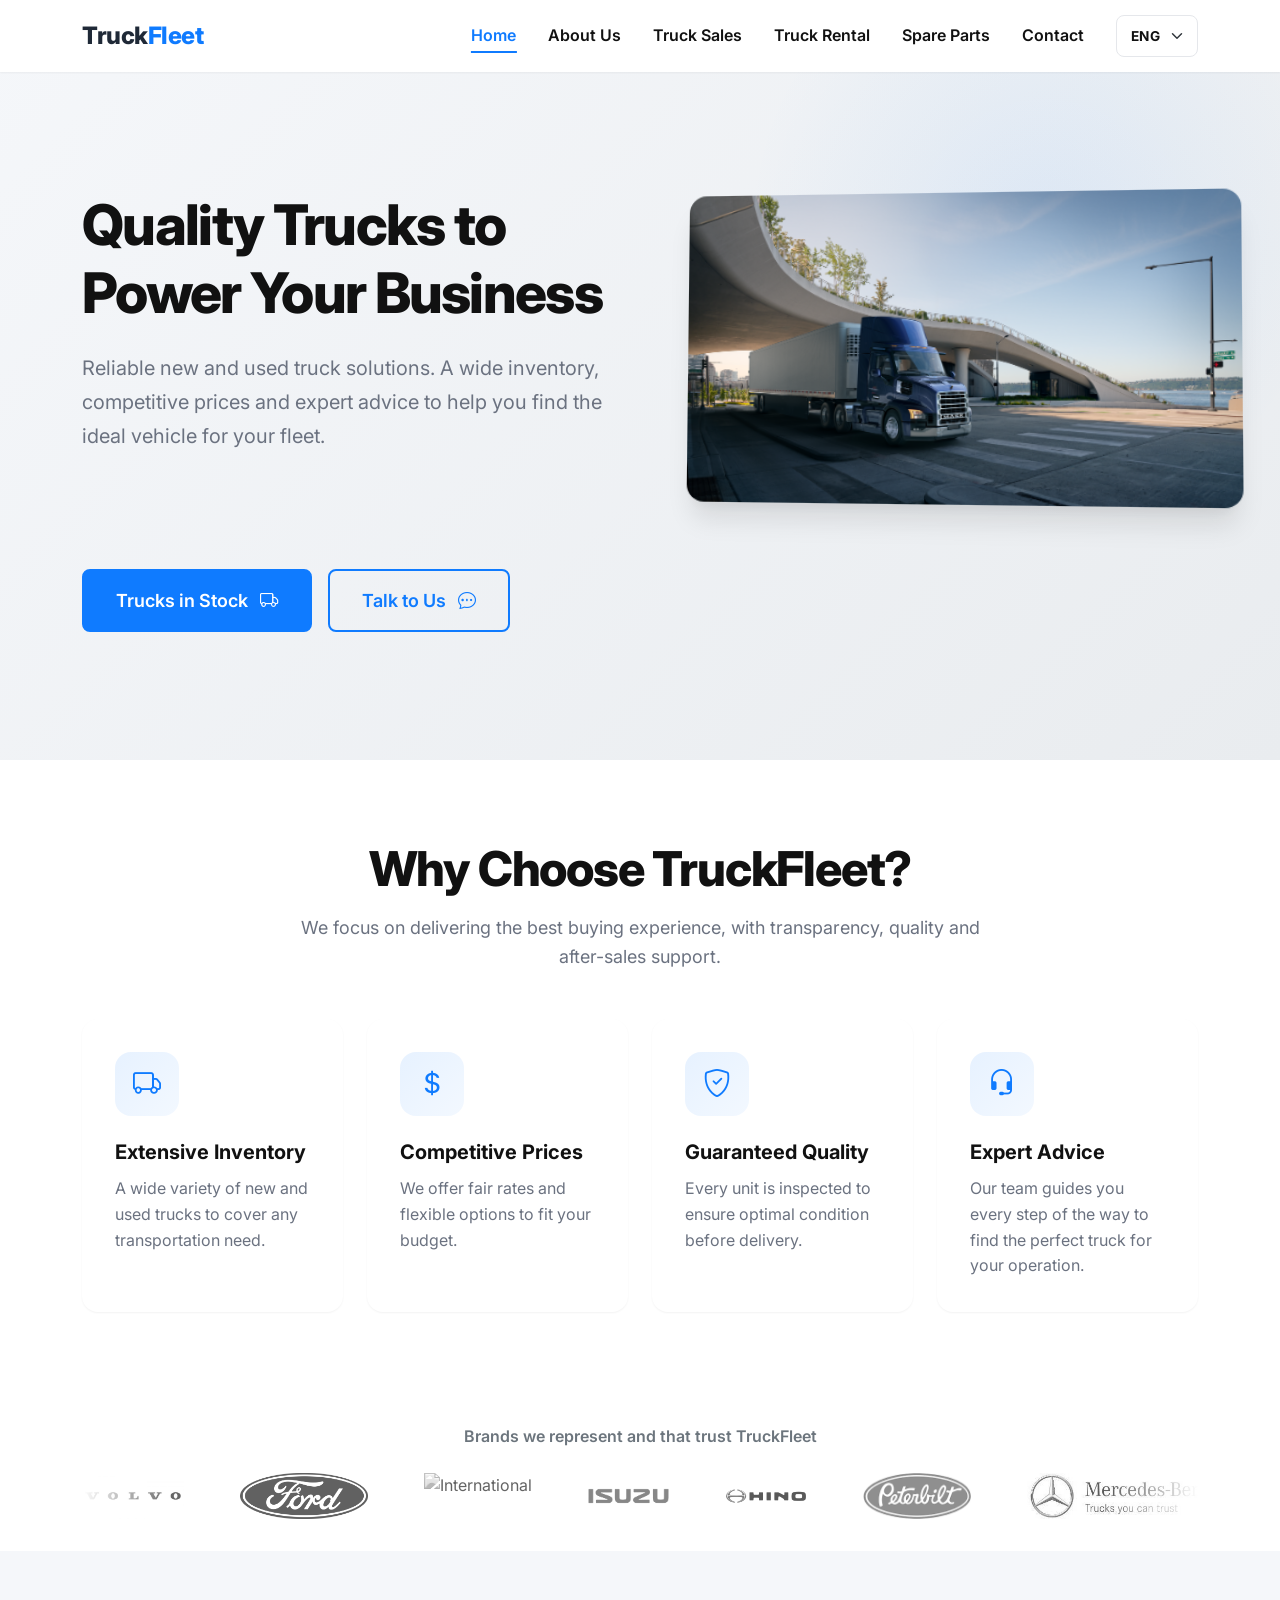
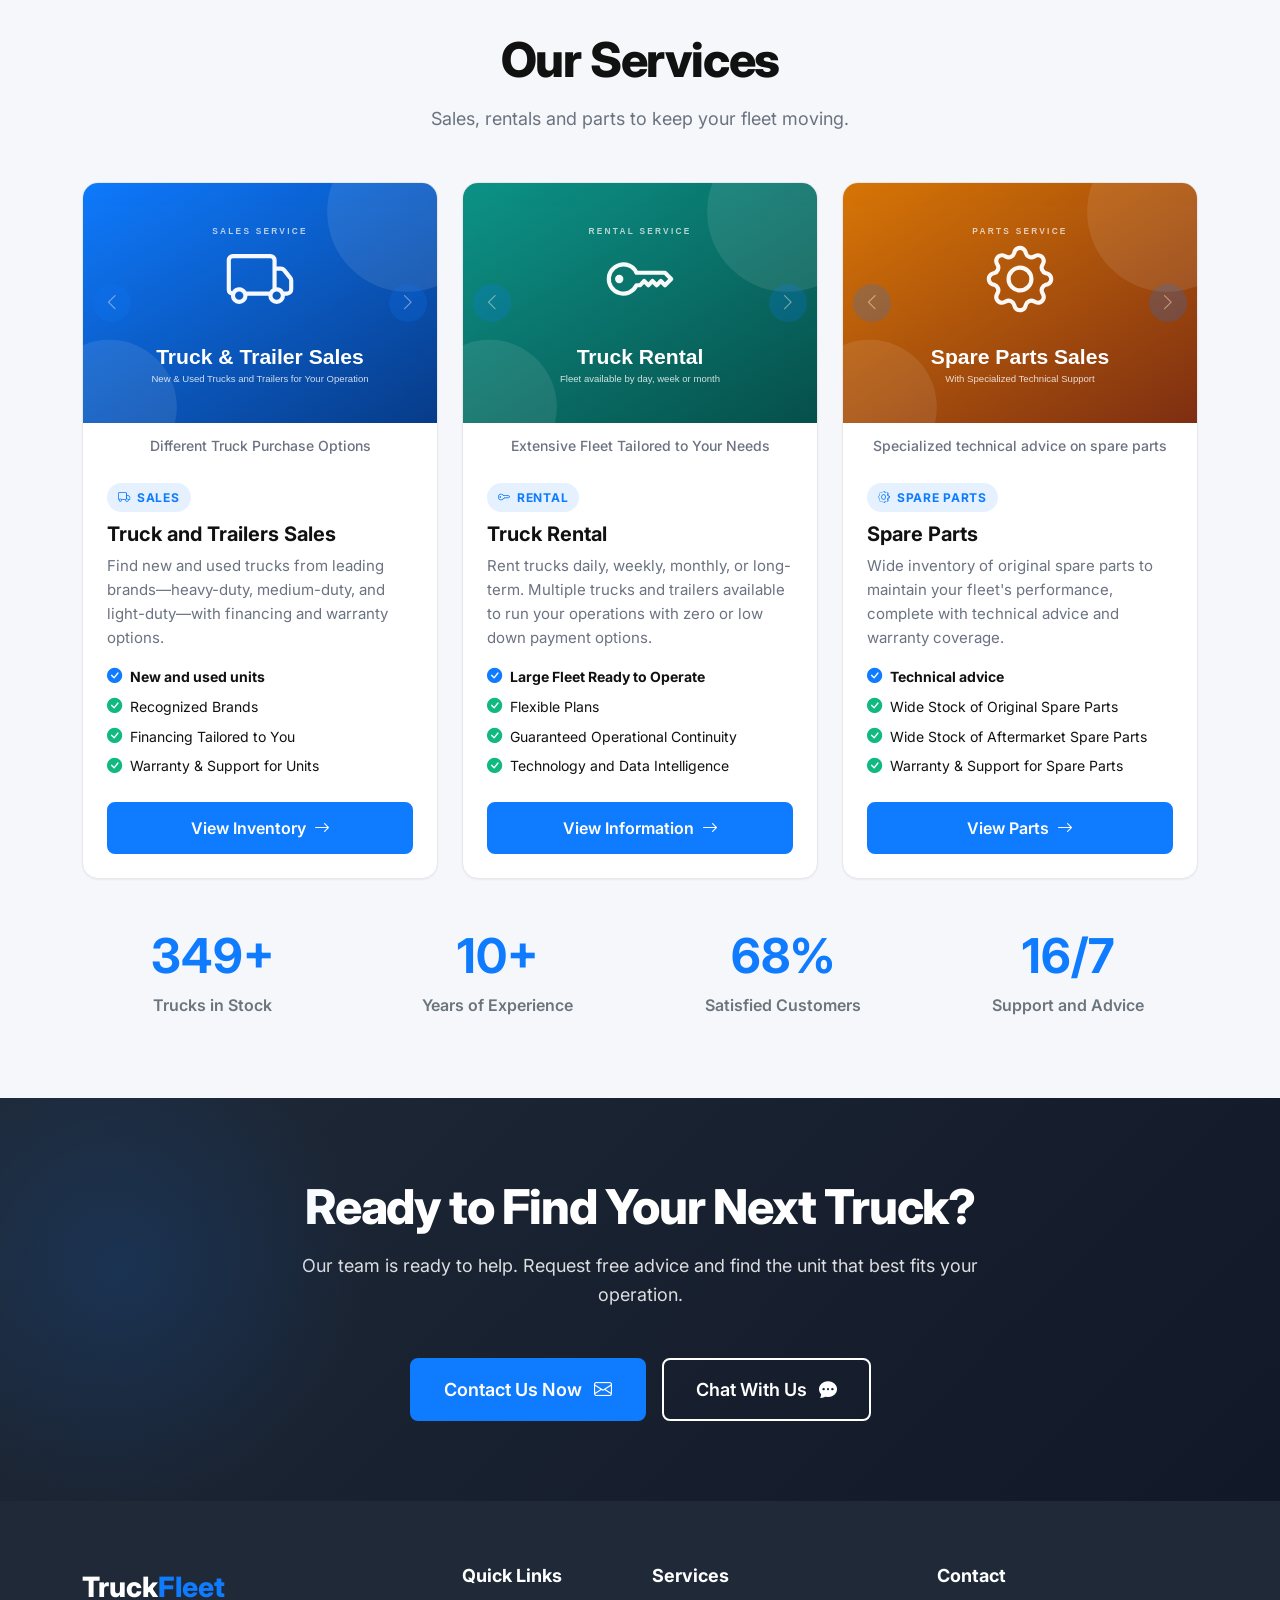
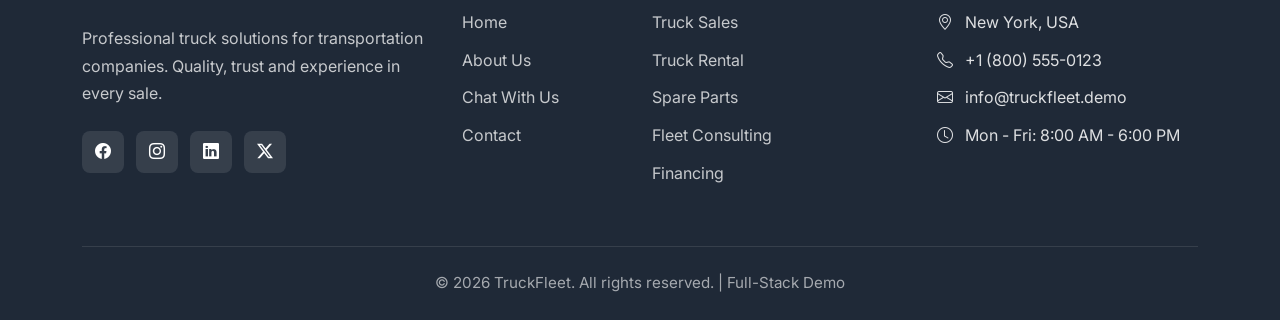
==== index.html @ 6ca67e71 "cambios iniciales de estructura de imagenes" ====
<!DOCTYPE html>
<html lang="en">

<head>
  <meta charset="UTF-8" />
  <meta name="viewport" content="width=device-width, initial-scale=1.0" />
  <meta name="description"
    content="TruckFleet - Demo de sitio web para camiones. Inventario, venta y soluciones para flotas." />
  <meta name="keywords" content="camiones, trucks, tractocamiones, inventario camiones, venta camiones" />
  <meta name="author" content="TruckFleet Demo" />
  <title>TruckFleet | Inicio</title>

  <!-- Idioma: aplica la preferencia antes de pintar para evitar parpadeos -->
  <script>
    (function () {
      var language = "en";
      try {
        language = localStorage.getItem("truckfleet-language") || "en";
      } catch (error) {
        language = "en";
      }
      document.documentElement.lang = language;
      document.documentElement.classList.add("i18n-pending");
      window.setTimeout(function () {
        document.documentElement.classList.remove("i18n-pending");
      }, 2500);
    })();
  </script>

  <!-- Favicon -->
  <link rel="icon" type="image/svg+xml" href="data:image/svg+xml,%3Csvg xmlns='http://www.w3.org/2000/svg' viewBox='0 0 24 24'%3E%3Cpath fill='%230F7BFF' d='M18.92 6.01C18.72 5.42 18.16 5 17.5 5h-11c-.66 0-1.22.42-1.42 1.01L3 12v8c0 .55.45 1 1 1h1c.55 0 1-.45 1-1v-1h12v1c0 .55.45 1 1 1h1c.55 0 1-.45 1-1v-8l-2.08-5.99zM6.5 16c-.83 0-1.5-.67-1.5-1.5S5.67 13 6.5 13s1.5.67 1.5 1.5S7.33 16 6.5 16zm11 0c-.83 0-1.5-.67-1.5-1.5s.67-1.5 1.5-1.5 1.5.67 1.5 1.5-.67 1.5-1.5 1.5zM5 11l1.5-4.5h11L19 11H5z'/%3E%3C/svg%3E" />

  <!-- Bootstrap 5 CSS CDN -->
  <link href="https://cdn.jsdelivr.net/npm/bootstrap@5.3.3/dist/css/bootstrap.min.css" rel="stylesheet" />

  <!-- Bootstrap Icons -->
  <link rel="stylesheet" href="https://cdn.jsdelivr.net/npm/bootstrap-icons@1.11.3/font/bootstrap-icons.min.css" />

  <!-- Google Fonts - Inter -->
  <link rel="preconnect" href="https://fonts.googleapis.com" />
  <link rel="preconnect" href="https://fonts.gstatic.com" crossorigin />
  <link href="https://fonts.googleapis.com/css2?family=Inter:wght@300;400;500;600;700;800&display=swap"
    rel="stylesheet" />

  <!-- Custom CSS -->
  <link rel="stylesheet" href="./frontend/assets/css/styles.css" />
</head>

<body>
  <!-- Navbar -->
  <nav class="navbar navbar-expand-lg navbar-light fixed-top">
    <div class="container">
      <a class="navbar-brand" href="./index.html">
        Truck<span>Fleet</span>
      </a>
      <button class="navbar-toggler" type="button" data-bs-toggle="collapse" data-bs-target="#navbarNav"
        aria-controls="navbarNav" aria-expanded="false" aria-label="Alternar navegación">
        <span class="navbar-toggler-icon"></span>
      </button>
      <div class="collapse navbar-collapse" id="navbarNav">
        <ul class="navbar-nav ms-auto">
          <li class="nav-item">
            <a class="nav-link active" href="./index.html">Inicio</a>
          </li>
          <li class="nav-item">
            <a class="nav-link" href="./frontend/pages/about.html">Nosotros</a>
          </li>
          <li class="nav-item">
            <a class="nav-link" href="./frontend/pages/truck-sales.html">Venta de Camiones</a>
          </li>
          <li class="nav-item">
            <a class="nav-link" href="./frontend/pages/truck-rental.html">Renta de Camiones</a>
          </li>
          <li class="nav-item">
            <a class="nav-link" href="./frontend/pages/spare-parts.html">Repuestos</a>
          </li>
          <li class="nav-item">
            <a class="nav-link" href="./frontend/pages/contact.html">Contacto</a>
          </li>
          <li class="nav-item language-switcher ms-lg-3 mt-2 mt-lg-0">
            <select id="languageSelect" class="form-select language-select" aria-label="Idioma">
              <option value="en">ENG</option>
              <option value="es">SPA</option>
            </select>
          </li>
        </ul>
      </div>
    </div>
  </nav>

  <!-- Hero Section -->
  <header class="hero-section">
    <div class="container">
      <div class="row align-items-center g-5">
        <div class="col-lg-6">
          <h1 class="hero-title">
            Camiones de Calidad para Impulsar tu Negocio
          </h1>
          <p class="hero-subtitle">
            Soluciones confiables en camiones nuevos y usados. Amplio
            inventario, precios competitivos y asesoría especializada para
            ayudarte a encontrar el vehículo ideal para tu flota.
          </p>
        </div>
        <div class="col-lg-6">
          <div class="hero-image-wrapper">
            <img src="./frontend/assets/img/main_demo_webp_truck_image.webp" alt="Camión semi-remolque profesional" class="hero-image img-fluid"
              loading="lazy" />
          </div>
        </div>
      </div>
      <div class="row">
        <div class="col-12 mt-4">
          <div class="hero-buttons hero-buttons-row">
            <a href="./frontend/pages/truck-sales.html" class="btn btn-primary btn-lg">
              Camiones en Stock
              <i class="bi bi-truck ms-2"></i>
            </a>
            <a href="./frontend/pages/contact.html" class="btn btn-outline-primary btn-lg">
              Habla con Nosotros
              <i class="bi bi-chat-dots ms-2"></i>
            </a>
          </div>
        </div>
      </div>
    </div>
  </header>

  <!-- Features Section -->
  <section class="section-padding">
    <div class="container">
      <div class="text-center">
        <h2 class="section-title">¿Por Qué Elegir TruckFleet?</h2>
        <p class="section-subtitle">
          Nos enfocamos en ofrecer la mejor experiencia de compra, con
          transparencia, calidad y soporte post-venta.
        </p>
      </div>
      <div class="row g-4">
        <div class="col-md-6 col-lg-3">
          <div class="feature-card">
            <div class="feature-icon">
              <i class="bi bi-truck"></i>
            </div>
            <h4 class="feature-title">Amplio Inventario</h4>
            <p class="feature-text">
              Gran variedad de camiones nuevos y usados para cubrir cualquier
              necesidad de transporte.
            </p>
          </div>
        </div>
        <div class="col-md-6 col-lg-3">
          <div class="feature-card">
            <div class="feature-icon">
              <i class="bi bi-currency-dollar"></i>
            </div>
            <h4 class="feature-title">Precios Competitivos</h4>
            <p class="feature-text">
              Ofrecemos tarifas justas y opciones flexibles para ajustarnos a
              tu presupuesto.
            </p>
          </div>
        </div>
        <div class="col-md-6 col-lg-3">
          <div class="feature-card">
            <div class="feature-icon">
              <i class="bi bi-shield-check"></i>
            </div>
            <h4 class="feature-title">Calidad Garantizada</h4>
            <p class="feature-text">
              Cada unidad es revisada para asegurar su estado óptimo antes de
              la entrega.
            </p>
          </div>
        </div>
        <div class="col-md-6 col-lg-3">
          <div class="feature-card">
            <div class="feature-icon">
              <i class="bi bi-headset"></i>
            </div>
            <h4 class="feature-title">Asesoría Especializada</h4>
            <p class="feature-text">
              Nuestro equipo te guía en cada paso para encontrar el camión
              perfecto para tu operación.
            </p>
          </div>
        </div>
      </div>
    </div>
  </section>

  <!-- Brands Marquee Section -->
  <section class="section-padding-sm brand-marquee-section">
    <div class="container">
      <p class="text-center text-secondary fw-semibold mb-4">
        Marcas que representamos y confían en TruckFleet
      </p>
      <div class="brand-marquee">
        <div class="brand-marquee-track">
          <img src="./frontend/assets/logos/volvo.jpg" alt="Volvo" loading="lazy" />
          <img src="./frontend/assets/logos/FORD.webp" alt="Ford" loading="lazy" />
          <img src="./frontend/assets/logos/International.jfif" alt="International" loading="lazy" />
          <img src="./frontend/assets/logos/Isuzu.jpg" alt="Isuzu" loading="lazy" />
          <img src="./frontend/assets/logos/Hino.png" alt="Hino" loading="lazy" />
          <img src="./frontend/assets/logos/Peterbilt.png" alt="Peterbilt" loading="lazy" />
          <img src="./frontend/assets/logos/mercedes-benz_truck_logo.jpg" alt="Mercedes-Benz Trucks" loading="lazy" />
          <img src="./frontend/assets/logos/MACK_LOGO.png" alt="Mack" loading="lazy" />
          <img src="./frontend/assets/logos/kenworth_Logo.svg" alt="Kenworth" loading="lazy" />
          <img src="./frontend/assets/logos/IVECO_LOG.png" alt="Iveco" loading="lazy" />
          <img src="./frontend/assets/logos/Freightliner_Logo.svg" alt="Freightliner" loading="lazy" />
          <!-- Duplicado para loop infinito -->
          <img src="./frontend/assets/logos/volvo.jpg" alt="Volvo" loading="lazy" aria-hidden="true" />
          <img src="./frontend/assets/logos/FORD.webp" alt="Ford" loading="lazy" />
          <img src="./frontend/assets/logos/International.jfif" alt="International" loading="lazy" />
          <img src="./frontend/assets/logos/Isuzu.jpg" alt="Isuzu" loading="lazy" />
          <img src="./frontend/assets/logos/Hino.png" alt="Hino" loading="lazy" />
          <img src="./frontend/assets/logos/Peterbilt.png" alt="Peterbilt" loading="lazy" aria-hidden="true" />
          <img src="./frontend/assets/logos/mercedes-benz_truck_logo.jpg" alt="Mercedes-Benz Trucks" loading="lazy" aria-hidden="true" />
          <img src="./frontend/assets/logos/MACK_LOGO.png" alt="Mack" loading="lazy" aria-hidden="true" />
          <img src="./frontend/assets/logos/kenworth_Logo.svg" alt="Kenworth" loading="lazy" aria-hidden="true" />
          <img src="./frontend/assets/logos/IVECO_LOG.png" alt="Iveco" loading="lazy" aria-hidden="true" />
          <img src="./frontend/assets/logos/Freightliner_Logo.svg" alt="Freightliner" loading="lazy" aria-hidden="true" />
        </div>
      </div>
    </div>
  </section>

  <!-- Services Section -->
  <section class="section-padding section-bg-light">
    <div class="container">
      <div class="text-center">
        <h2 class="section-title">Nuestros Servicios</h2>
        <p class="section-subtitle">
          Compra, renta y refacciones para mantener tu flota siempre en marcha.
        </p>
      </div>
      <div class="row g-4">
        <!-- Service Card 1: Venta de Camiones -->
        <div class="col-md-6 col-lg-4">
          <div class="truck-card service-card">
            <div class="truck-carousel" data-carousel>
              <div class="truck-carousel-images">
                <div class="truck-carousel-item active" data-desc="Diferentes Opciones de Compra en Camiones">
                  <img src="./frontend/assets/img/service-sales-1-en.svg"
                    data-src-en="./frontend/assets/img/service-sales-1-en.svg"
                    data-src-es="./frontend/assets/img/service-sales-1.svg"
                    alt="Diferentes Opciones de Compra en Camiones" class="truck-card-img" loading="lazy" />
                </div>
                <div class="truck-carousel-item" data-desc="Las Mejores Marcas del Mercado">
                  <img src="./frontend/assets/img/service-sales-2-en.svg"
                    data-src-en="./frontend/assets/img/service-sales-2-en.svg"
                    data-src-es="./frontend/assets/img/service-sales-2.svg"
                    alt="Las Mejores Marcas del Mercado" class="truck-card-img" loading="lazy" />
                </div>
                <div class="truck-carousel-item" data-desc="Diferentes Opciones de Financiamiento">
                  <img src="./frontend/assets/img/service-sales-3-en.svg"
                    data-src-en="./frontend/assets/img/service-sales-3-en.svg"
                    data-src-es="./frontend/assets/img/service-sales-3.svg"
                    alt="Financiamiento a tu Medida" class="truck-card-img" loading="lazy" />
                </div>
                <div class="truck-carousel-item" data-desc="Diferentes Opciones de Garantía y Soporte">
                  <img src="./frontend/assets/img/service-sales-4-en.svg"
                    data-src-en="./frontend/assets/img/service-sales-4-en.svg"
                    data-src-es="./frontend/assets/img/service-sales-4.svg"
                    alt="Garantía y Respaldo" class="truck-card-img" loading="lazy" />
                </div>
              </div>
              <button class="truck-carousel-arrow truck-carousel-prev" data-carousel-prev aria-label="Anterior imagen">
                <i class="bi bi-chevron-left"></i>
              </button>
              <button class="truck-carousel-arrow truck-carousel-next" data-carousel-next aria-label="Siguiente imagen">
                <i class="bi bi-chevron-right"></i>
              </button>
            </div>
            <div class="truck-carousel-desc" data-carousel-desc>Diferentes Opciones de Compra en Camiones</div>
            <div class="truck-card-body service-card-body">
              <span class="service-card-kicker"><i class="bi bi-truck"></i> Venta</span>
              <h5 class="truck-card-title">Venta de Camiones y Trailers</h5>
              <p class="service-card-desc">
                Encuentra camiones nuevos y usados de las principales marcas, carga pesada, carga media y carga ligera con opciones de financiamiento y
                garantía.
              </p>
              <ul class="service-card-features">
                <li><i class="bi bi-check-circle-fill"></i> Unidades nuevas y usadas</li>
                <li><i class="bi bi-check-circle-fill"></i> Marcas Reconocidas</li>
                <li><i class="bi bi-check-circle-fill"></i> Financiamiento a tu Medida</li>
                <li><i class="bi bi-check-circle-fill"></i> Garantía y Soporte en Unidades</li>
              </ul>
            </div>
            <div class="truck-card-footer">
              <a href="./frontend/pages/truck-sales.html" class="btn btn-primary w-100">
                Ver Inventario
                <i class="bi bi-arrow-right ms-1"></i>
              </a>
            </div>
          </div>
        </div>

        <!-- Service Card 2: Renta de Trucks -->
        <div class="col-md-6 col-lg-4">
          <div class="truck-card service-card">
            <div class="truck-carousel" data-carousel>
              <div class="truck-carousel-images">
                <div class="truck-carousel-item active" data-desc="Amplia Flota que se ajusta a tu necesidad">
                  <img src="./frontend/assets/img/service-rental-1-en.svg"
                    data-src-en="./frontend/assets/img/service-rental-1-en.svg"
                    data-src-es="./frontend/assets/img/service-rental-1.svg"
                    alt="Renta de Camiones - Flota disponible" class="truck-card-img" loading="lazy" />
                </div>
                <div class="truck-carousel-item" data-desc="Planes ajustados a su necesidad">
                  <img src="./frontend/assets/img/service-rental-2-en.svg"
                    data-src-en="./frontend/assets/img/service-rental-2-en.svg"
                    data-src-es="./frontend/assets/img/service-rental-2.svg"
                    alt="Planes ajustados a su necesidad" class="truck-card-img" loading="lazy" />
                </div>
                <div class="truck-carousel-item" data-desc="Continuidad Operativa sin Interrupciones">
                  <img src="./frontend/assets/img/service-rental-3-en.svg"
                    data-src-en="./frontend/assets/img/service-rental-3-en.svg"
                    data-src-es="./frontend/assets/img/service-rental-3.svg"
                    alt="Continuidad Operativa" class="truck-card-img" loading="lazy" />
                </div>
                <div class="truck-carousel-item" data-desc="Tecnología de vanguardia">
                  <img src="./frontend/assets/img/service-rental-4-en.svg"
                    data-src-en="./frontend/assets/img/service-rental-4-en.svg"
                    data-src-es="./frontend/assets/img/service-rental-4.svg"
                    alt="Tecnología e Inteligencia de Datos" class="truck-card-img" loading="lazy" />
                </div>
              </div>
              <button class="truck-carousel-arrow truck-carousel-prev" data-carousel-prev aria-label="Anterior imagen">
                <i class="bi bi-chevron-left"></i>
              </button>
              <button class="truck-carousel-arrow truck-carousel-next" data-carousel-next aria-label="Siguiente imagen">
                <i class="bi bi-chevron-right"></i>
              </button>
            </div>
            <div class="truck-carousel-desc" data-carousel-desc>Renta de Camiones - Flota disponible</div>
            <div class="truck-card-body service-card-body">
              <span class="service-card-kicker"><i class="bi bi-key"></i> Renta</span>
              <h5 class="truck-card-title">Renta de Camiones</h5>
              <p class="service-card-desc">
                Renta camiones por día, semana, mes o incluso mas tiempo, mutiples opciones de camiones y trailers disponibles, y cubre tu operación con o sin una inversión inicial.
              </p>
              <ul class="service-card-features">
                <li><i class="bi bi-check-circle-fill"></i> Amplia Flota lista para operar</li>
                <li><i class="bi bi-check-circle-fill"></i> Planes Flexibles</li>
                <li><i class="bi bi-check-circle-fill"></i> Continuidad Operativa Garantizada</li>
                <li><i class="bi bi-check-circle-fill"></i> Tecnología e Inteligencia de Datos</li>
              </ul>
            </div>
            <div class="truck-card-footer">
              <a href="./frontend/pages/truck-rental.html" class="btn btn-primary w-100">
                Ver Información
                <i class="bi bi-arrow-right ms-1"></i>
              </a>
            </div>
          </div>
        </div>

        <!-- Service Card 3: Venta de Spare Parts -->
        <div class="col-md-6 col-lg-4">
          <div class="truck-card service-card">
            <div class="truck-carousel" data-carousel>
              <div class="truck-carousel-images">
                <div class="truck-carousel-item active" data-desc="Asesoria Tecnica especializada en repuestos">
                  <img src="./frontend/assets/img/service-parts-1-en.svg"
                    data-src-en="./frontend/assets/img/service-parts-1-en.svg"
                    data-src-es="./frontend/assets/img/service-parts-1.svg"
                    alt="Venta de Repuestos - Refacciones originales" class="truck-card-img" loading="lazy" />
                </div>
                <div class="truck-carousel-item" data-desc="Repuestos Originales de Marcas Reconocidas">
                  <img src="./frontend/assets/img/service-parts-2-en.svg"
                    data-src-en="./frontend/assets/img/service-parts-2-en.svg"
                    data-src-es="./frontend/assets/img/service-parts-2.svg"
                    alt="Amplio Stock de Repuestos originales" class="truck-card-img" loading="lazy" />
                </div>
                <div class="truck-carousel-item" data-desc="Repuestos Homologados (Calidad OEM)">
                  <img src="./frontend/assets/img/service-parts-3-en.svg"
                    data-src-en="./frontend/assets/img/service-parts-3-en.svg"
                    data-src-es="./frontend/assets/img/service-parts-3.svg"
                    alt="Amplio Stock de Repuestos genéricos" class="truck-card-img" loading="lazy" />
                </div>
                <div class="truck-carousel-item" data-desc="Diferentes Opciones de Garantía y Respaldo">
                  <img src="./frontend/assets/img/service-parts-4-en.svg"
                    data-src-en="./frontend/assets/img/service-parts-4-en.svg"
                    data-src-es="./frontend/assets/img/service-parts-4.svg"
                    alt="Garantía y Respaldo en Repuestos" class="truck-card-img" loading="lazy" />
                </div>
              </div>
              <button class="truck-carousel-arrow truck-carousel-prev" data-carousel-prev aria-label="Anterior imagen">
                <i class="bi bi-chevron-left"></i>
              </button>
              <button class="truck-carousel-arrow truck-carousel-next" data-carousel-next aria-label="Siguiente imagen">
                <i class="bi bi-chevron-right"></i>
              </button>
            </div>
            <div class="truck-carousel-desc" data-carousel-desc>Venta de Repuestos - Refacciones originales</div>
            <div class="truck-card-body service-card-body">
              <span class="service-card-kicker"><i class="bi bi-gear"></i> Repuestos</span>
              <h5 class="truck-card-title">Venta de Repuestos</h5>
              <p class="service-card-desc">
                Amplio Inventario de Refacciones y repuestos originales para mantener el rendimiento de tu flota, con asesoria tecnica y garantia
              </p>
              <ul class="service-card-features">
                <li><i class="bi bi-check-circle-fill"></i> Asesoría Técnica</li>
                <li><i class="bi bi-check-circle-fill"></i> Amplio Stock de Repuestos originales</li>
                <li><i class="bi bi-check-circle-fill"></i> Amplio Stock de Repuestos Homologados</li>
                <li><i class="bi bi-check-circle-fill"></i> Garantía y Soporte en Repuestos</li>
              </ul>
            </div>
            <div class="truck-card-footer">
              <a href="./frontend/pages/spare-parts.html" class="btn btn-primary w-100">
                Ver Repuestos
                <i class="bi bi-arrow-right ms-1"></i>
              </a>
            </div>
          </div>
        </div>
      </div>
      <div class="text-center mt-5">
        <div class="row text-center g-4">
          <div class="col-md-3 col-6">
            <h2 class="display-5 fw-bold text-primary-custom mb-2" data-count="500" data-suffix="+">500+</h2>
            <p class="text-secondary fw-semibold mb-0">Camiones en Stock</p>
          </div>
          <div class="col-md-3 col-6">
            <h2 class="display-5 fw-bold text-primary-custom mb-2" data-count="15" data-suffix="+">15+</h2>
            <p class="text-secondary fw-semibold mb-0">Años de Experiencia</p>
          </div>
          <div class="col-md-3 col-6">
            <h2 class="display-5 fw-bold text-primary-custom mb-2" data-count="98" data-suffix="%">98%</h2>
            <p class="text-secondary fw-semibold mb-0">Clientes Satisfechos</p>
          </div>
          <div class="col-md-3 col-6">
            <h2 class="display-5 fw-bold text-primary-custom mb-2" data-count="24" data-suffix="/7">24/7</h2>
            <p class="text-secondary fw-semibold mb-0">Soporte y Asesoría</p>
          </div>
        </div>
      </div>
    </div>
  </section>

  <!-- CTA Section -->
  <section class="cta-section section-padding">
    <div class="container">
      <div class="row justify-content-center text-center">
        <div class="col-lg-8">
          <h2 class="section-title">
            ¿Listo para Encontrar tu Próximo Camión?
          </h2>
          <p class="section-subtitle">
            Nuestro equipo está listo para ayudarte. Solicita asesoría gratuita
            y encuentra la unidad que mejor se adapta a tu operación.
          </p>
          <div class="d-flex flex-wrap justify-content-center gap-3 mt-4">
            <a href="./frontend/pages/contact.html" class="btn btn-primary btn-lg">
              Contactar Ahora
              <i class="bi bi-envelope ms-2"></i>
            </a>
            <!-- Chat en vivo: aún no implementado; el botón es clicable pero no ejecuta acción -->
            <button type="button" class="btn btn-outline-light btn-lg"
              title="Chat en vivo disponible próximamente">
              Chatea con Nosotros
              <i class="bi bi-chat-dots-fill ms-2"></i>
            </button>
          </div>
        </div>
      </div>
    </div>
  </section>

  <!-- Footer -->
  <footer class="footer">
    <div class="container">
      <div class="row g-4">
        <div class="col-lg-4 col-md-6">
          <a class="footer-brand" href="./index.html">Truck<span>Fleet</span></a>
          <p class="footer-text">
            Soluciones profesionales en camiones para empresas de transporte.
            Calidad, confianza y experiencia en cada venta.
          </p>
          <div class="footer-social">
            <a href="#" class="social-link" aria-label="Facebook">
              <i class="bi bi-facebook"></i>
            </a>
            <a href="#" class="social-link" aria-label="Instagram">
              <i class="bi bi-instagram"></i>
            </a>
            <a href="#" class="social-link" aria-label="LinkedIn">
              <i class="bi bi-linkedin"></i>
            </a>
            <a href="#" class="social-link" aria-label="Twitter/X">
              <i class="bi bi-twitter-x"></i>
            </a>
          </div>
        </div>
        <div class="col-lg-2 col-md-6">
          <h5 class="footer-title">Enlaces Rápidos</h5>
          <ul class="footer-links">
            <li><a href="./index.html">Inicio</a></li>
            <li><a href="./frontend/pages/about.html">Nosotros</a></li>
            <li><a href="./frontend/pages/contact.html">Chat With Us</a></li>
            <li><a href="./frontend/pages/contact.html">Contacto</a></li>
          </ul>
        </div>
        <div class="col-lg-3 col-md-6">
          <h5 class="footer-title">Servicios</h5>
          <ul class="footer-links">
            <li><a href="./frontend/pages/truck-sales.html">Venta de Camiones</a></li>
            <li><a href="./frontend/pages/truck-rental.html">Renta de Camiones</a></li>
            <li><a href="./frontend/pages/spare-parts.html">Spare Parts</a></li>
            <li><a href="./frontend/pages/contact.html">Asesoría para Flotas</a></li>
            <li><a href="./frontend/pages/contact.html">Financiamiento</a></li>
          </ul>
        </div>
        <div class="col-lg-3 col-md-6">
          <h5 class="footer-title">Contacto</h5>
          <ul class="footer-links">
            <li>
              <i class="bi bi-geo-alt me-2"></i> New York, EE. UU.
            </li>
            <li>
              <i class="bi bi-telephone me-2"></i> +1 (800) 555-0123
            </li>
            <li>
              <i class="bi bi-envelope me-2"></i> info@truckfleet.demo
            </li>
            <li>
              <i class="bi bi-clock me-2"></i> Lun - Vie: 8:00 AM - 6:00 PM
            </li>
          </ul>
        </div>
      </div>
      <div class="footer-bottom">
        <div class="row">
          <div class="col-md-12 text-center">
            <p class="copyright">
              &copy; <span id="current-year"></span> TruckFleet. Todos los
              derechos reservados. | Demo Full-Stack
            </p>
          </div>
        </div>
      </div>
    </div>
  </footer>

  <!-- Bootstrap 5 JS CDN -->
  <script src="https://cdn.jsdelivr.net/npm/bootstrap@5.3.3/dist/js/bootstrap.bundle.min.js"></script>

  <!-- Idioma compartido -->
  <script src="./frontend/assets/js/i18n.js"></script>
  <!-- Custom JS -->
  <script src="./frontend/assets/js/main.js"></script>
</body>

</html>
---- frontend/assets/css/styles.css ----
/* ===================================
   TruckFleet - Estilos personalizados
   =================================== */

:root {
  /* Paleta de colores */
  --primary-color: #0f7bff;
  --primary-color-hover: #0c6ce0;
  --secondary-color: #1f2937;
  --bg-light: #f5f7fa;
  --text-primary: #111111;
  --text-secondary: #6b7280;
  --border-color: #e5e7eb;
  --white: #ffffff;
  --success: #10b981;
  --warning: #f59e0b;
  --danger: #ef4444;

  /* Tipografía */
  --font-primary: "Inter", -apple-system, BlinkMacSystemFont, "Segoe UI", Roboto,
    Oxygen, Ubuntu, Cantarell, sans-serif;

  /* Espaciados */
  --section-padding: 5rem 0;
  --section-padding-sm: 3rem 0;

  /* Altura de la navbar fija (usada para compensar el encabezado de página) */
  --navbar-height: 76px;

  /* Sombras */
  --shadow-sm: 0 1px 2px 0 rgba(0, 0, 0, 0.05);
  --shadow-md: 0 4px 6px -1px rgba(0, 0, 0, 0.1),
    0 2px 4px -1px rgba(0, 0, 0, 0.06);
  --shadow-lg: 0 10px 15px -3px rgba(0, 0, 0, 0.1),
    0 4px 6px -2px rgba(0, 0, 0, 0.05);
  --shadow-xl: 0 20px 25px -5px rgba(0, 0, 0, 0.1),
    0 10px 10px -5px rgba(0, 0, 0, 0.04);

  /* Transiciones */
  --transition-base: all 0.3s ease-in-out;
}

* {
  margin: 0;
  padding: 0;
  box-sizing: border-box;
}

html {
  scroll-behavior: smooth;
  scroll-padding-top: 76px;
}

body {
  font-family: var(--font-primary);
  color: var(--text-primary);
  line-height: 1.6;
  overflow-x: hidden;
}

/* Evita el parpadeo del contenido en español mientras i18n.js aplica el idioma */
html.i18n-pending body {
  visibility: hidden;
}

h1,
h2,
h3,
h4,
h5,
h6 {
  font-weight: 700;
  line-height: 1.2;
  color: var(--text-primary);
}

a {
  text-decoration: none;
  color: inherit;
  transition: var(--transition-base);
}

a:hover {
  color: var(--primary-color);
}

img {
  max-width: 100%;
  height: auto;
  display: block;
}

/* ===================================
   Navbar
   =================================== */

.navbar {
  background-color: var(--white);
  box-shadow: var(--shadow-sm);
  padding: 0.75rem 0;
  transition: var(--transition-base);
}

.navbar-brand {
  font-size: 1.5rem;
  font-weight: 800;
  color: var(--secondary-color);
  letter-spacing: -0.02em;
}

.navbar-brand span {
  color: var(--primary-color);
}

.navbar-nav .nav-link {
  font-weight: 600;
  color: var(--text-primary);
  padding: 0.5rem 1rem !important;
  position: relative;
  transition: var(--transition-base);
}

.navbar-nav .nav-link:hover,
.navbar-nav .nav-link.active {
  color: var(--primary-color);
}

.navbar-nav .nav-link::after {
  content: "";
  position: absolute;
  bottom: 0.25rem;
  left: 50%;
  transform: translateX(-50%);
  width: 0;
  height: 2px;
  background-color: var(--primary-color);
  transition: var(--transition-base);
  opacity: 0;
}

.navbar-nav .nav-link:hover::after,
.navbar-nav .nav-link.active::after {
  width: 60%;
  opacity: 1;
}

.navbar-toggler {
  border: none;
  padding: 0.5rem;
}

.navbar-toggler:focus {
  box-shadow: none;
}

.navbar-toggler-icon {
  background-image: url("data:image/svg+xml,%3csvg xmlns='http://www.w3.org/2000/svg' viewBox='0 0 30 30'%3e%3cpath stroke='%23111111' stroke-linecap='round' stroke-miterlimit='10' stroke-width='2' d='M4 7h22M4 15h22M4 23h22'/%3e%3c/svg%3e");
}

/* Selector de idioma del navbar */
.language-switcher {
  display: flex;
  align-items: center;
}

.language-select {
  width: auto;
  min-width: 82px;
  padding: 0.45rem 1.9rem 0.45rem 0.7rem;
  font-size: 0.85rem;
  font-weight: 700;
  letter-spacing: 0.03em;
  color: var(--text-primary);
  border: 1px solid var(--border-color);
  border-radius: 0.5rem;
  background-color: var(--white);
  cursor: pointer;
}

.language-select:hover {
  border-color: var(--primary-color);
}

.language-select:focus {
  border-color: var(--primary-color);
  box-shadow: 0 0 0 0.2rem rgba(15, 123, 255, 0.15);
}

@media (max-width: 991.98px) {
  .language-switcher {
    display: block;
  }

  .language-select {
    width: 100%;
    max-width: 140px;
  }
}

/* ===================================
   Botones
   =================================== */

.btn {
  font-weight: 600;
  padding: 0.75rem 1.75rem;
  border-radius: 0.5rem;
  transition: var(--transition-base);
  border-width: 2px;
}

.btn-primary {
  background-color: var(--primary-color);
  border-color: var(--primary-color);
  color: var(--white);
}

.btn-primary:hover,
.btn-primary:focus,
.btn-primary:active {
  background-color: var(--primary-color-hover);
  border-color: var(--primary-color-hover);
  color: var(--white);
  transform: translateY(-1px);
  box-shadow: var(--shadow-md);
}

.btn-outline-primary {
  color: var(--primary-color);
  border-color: var(--primary-color);
}

.btn-outline-primary:hover,
.btn-outline-primary:focus {
  background-color: var(--primary-color);
  border-color: var(--primary-color);
  color: var(--white);
  transform: translateY(-1px);
}

.btn-outline-light {
  color: var(--white);
  border-color: var(--white);
}

.btn-outline-light:hover {
  background-color: var(--white);
  color: var(--secondary-color);
}

.btn-secondary {
  background-color: var(--secondary-color);
  border-color: var(--secondary-color);
}

.btn-secondary:hover {
  background-color: #111827;
  border-color: #111827;
  transform: translateY(-1px);
}

.btn-lg {
  padding: 1rem 2rem;
  font-size: 1.125rem;
}

/* ===================================
   Hero Section
   =================================== */

.hero-section {
  background: linear-gradient(135deg, #f5f7fa 0%, #e9ecef 100%);
  padding: calc(var(--navbar-height) + 5rem) 0 var(--section-padding);
  position: relative;
  overflow: hidden;
}

.hero-section::before {
  content: "";
  position: absolute;
  top: -10%;
  right: -5%;
  width: 600px;
  height: 600px;
  background: radial-gradient(
    circle,
    rgba(15, 123, 255, 0.08) 0%,
    rgba(15, 123, 255, 0) 70%
  );
  border-radius: 50%;
  pointer-events: none;
}

.hero-title {
  font-size: clamp(2.25rem, 4.5vw, 3.50rem);
  font-weight: 800;
  letter-spacing: -0.03em;
  margin-bottom: 1.5rem;
}

.hero-subtitle {
  font-size: 1.25rem;
  color: var(--text-secondary);
  margin-bottom: 2rem;
  line-height: 1.7;
}

.hero-buttons {
  display: flex;
  flex-direction: row;
  flex-wrap: wrap;
  gap: 1rem;
  margin-top: 1.5rem;
  margin-bottom: 3rem;
}

.hero-buttons-row {
  justify-content: flex-start;
  align-items: center;
}

.hero-stats {
  display: flex;
  flex-wrap: wrap;
  gap: 2.5rem;
  padding-top: 2rem;
  border-top: 1px solid var(--border-color);
}

.stat-item {
  text-align: left;
}

.stat-number {
  font-size: 2.25rem;
  font-weight: 800;
  color: var(--primary-color);
  line-height: 1;
  margin-bottom: 0.5rem;
}

.stat-label {
  font-size: 0.95rem;
  color: var(--text-secondary);
  font-weight: 600;
  margin-bottom: 0;
}

.hero-image-wrapper {
  position: relative;
  padding: 1rem;
  overflow: visible;
  margin-top: 50px; /*image position adjustment*/
}

.hero-image {
  border-radius: 1rem;
  box-shadow: var(--shadow-xl);
  transition: var(--transition-base);
  transform: perspective(1000px) rotateY(-5deg) rotateX(2deg) scale(1.1025) translateX(5%) translateY(-5%);
  width: 110.25%;
  height: auto;
}

.hero-image:hover {
  transform: perspective(1000px) rotateY(-3deg) rotateX(1deg) scale(1.12275) translateX(5%) translateY(-5%);
}

/* ===================================
   Secciones generales
   =================================== */

.section-padding {
  padding: var(--section-padding);
}

.section-padding-sm {
  padding: var(--section-padding-sm);
}

.section-bg-light {
  background-color: var(--bg-light);
}

.section-title {
  font-size: clamp(2rem, 4vw, 3rem);
  font-weight: 800;
  letter-spacing: -0.025em;
  margin-bottom: 1rem;
}

.section-subtitle {
  font-size: 1.125rem;
  color: var(--text-secondary);
  margin-bottom: 3rem;
  max-width: 700px;
  margin-left: auto;
  margin-right: auto;
}

/* ===================================
   Features / Cards
   =================================== */

.feature-card {
  background-color: var(--white);
  padding: 2rem;
  border-radius: 1rem;
  box-shadow: var(--shadow-sm);
  transition: var(--transition-base);
  height: 100%;
  border: 1px solid transparent;
}

.feature-card:hover {
  transform: translateY(-5px);
  box-shadow: var(--shadow-lg);
  border-color: var(--border-color);
}

.feature-icon {
  width: 64px;
  height: 64px;
  background: linear-gradient(
    135deg,
    rgba(15, 123, 255, 0.1) 0%,
    rgba(15, 123, 255, 0.05) 100%
  );
  border-radius: 1rem;
  display: flex;
  align-items: center;
  justify-content: center;
  margin-bottom: 1.5rem;
  color: var(--primary-color);
  font-size: 1.75rem;
  transition: var(--transition-base);
}

.feature-card:hover .feature-icon {
  transform: scale(1.1);
  background: linear-gradient(
    135deg,
    rgba(15, 123, 255, 0.15) 0%,
    rgba(15, 123, 255, 0.08) 100%
  );
}

.feature-title {
  font-size: 1.25rem;
  font-weight: 700;
  margin-bottom: 0.75rem;
}

.feature-text {
  color: var(--text-secondary);
  margin-bottom: 0;
}

/* ===================================
   Truck Cards (Inventario)
   =================================== */

.truck-card {
  background-color: var(--white);
  border-radius: 1rem;
  overflow: hidden;
  box-shadow: var(--shadow-sm);
  transition: var(--transition-base);
  height: 100%;
  border: 1px solid var(--border-color);
}

.truck-card:hover {
  transform: translateY(-5px);
  box-shadow: var(--shadow-lg);
}

.truck-card-img {
  width: 100%;
  height: 240px;
  object-fit: cover;
  background-color: var(--bg-light);
  transition: var(--transition-base);
  cursor: zoom-in;
}

.truck-card:hover .truck-card-img {
  transform: scale(1.05);
}

/* ===================================
   Carrusel de Camiones
   =================================== */

.truck-carousel {
  position: relative;
  overflow: hidden;
  background-color: var(--bg-light);
}

.truck-carousel-images {
  position: relative;
  width: 100%;
  height: 240px;
}

.truck-carousel-item {
  position: absolute;
  top: 0;
  left: 0;
  width: 100%;
  height: 100%;
  opacity: 0;
  transition: opacity 0.4s ease-in-out;
  pointer-events: none;
}

.truck-carousel-item.active {
  opacity: 1;
  pointer-events: auto;
}

.truck-carousel-item .truck-card-img {
  height: 240px;
  cursor: zoom-in;
}

.truck-carousel-arrow {
  position: absolute;
  top: 50%;
  transform: translateY(-50%);
  background-color: rgba(15, 123, 255, 0.45);
  color: var(--white);
  border: none;
  width: 38px;
  height: 38px;
  border-radius: 50%;
  display: flex;
  align-items: center;
  justify-content: center;
  cursor: pointer;
  z-index: 9;
  transition: var(--transition-base);
  opacity: 0.45;
  font-size: 1.1rem;
}

.truck-carousel-arrow:hover {
  background-color: rgba(15, 123, 255, 0.9);
  opacity: 0.9;
  transform: translateY(-50%) scale(1.05);
}

.truck-carousel-prev {
  left: 10px;
}

.truck-carousel-next {
  right: 10px;
}

.truck-carousel-desc {
  padding: 0.75rem 1.25rem 0;
  font-size: 0.875rem;
  color: var(--text-secondary);
  font-weight: 500;
  text-align: center;
  min-height: 2.25rem;
}

/* ===================================
   Modal de Zoom
   =================================== */

.truck-zoom-modal {
  position: fixed;
  top: 0;
  left: 0;
  width: 100%;
  height: 100%;
  background-color: rgba(0, 0, 0, 0.85);
  display: none;
  align-items: center;
  justify-content: center;
  z-index: 2000;
  opacity: 0;
  overflow: hidden;
  transition: opacity 0.3s ease-in-out;
}

.truck-zoom-modal.active {
  display: flex;
  opacity: 1;
}

.truck-zoom-modal-content {
  position: relative;
  max-width: 70%;
  max-height: 90%;
  display: flex;
  flex-direction: column;
  align-items: center;
  justify-content: center;
  animation: zoomIn 0.3s ease-in-out;
}

@keyframes zoomIn {
  from {
    transform: scale(0.9);
    opacity: 0;
  }
  to {
    transform: scale(1);
    opacity: 1;
  }
}

.truck-zoom-modal-img {
  max-width: 100%;
  max-height: 70vh;
  object-fit: contain;
  border-radius: 0.75rem;
  box-shadow: var(--shadow-xl);
  cursor: zoom-in;
  user-select: none;
  -webkit-user-drag: none;
  touch-action: none;
  will-change: transform;
  transition: transform 0.3s ease-out, transform-origin 0.3s ease-out;
}

.truck-zoom-modal-img.is-zoomed {
  cursor: grab;
}

.truck-zoom-modal-img.is-dragging {
  cursor: grabbing;
  transition: none;
}

.truck-zoom-modal-desc {
  margin-top: 1rem;
  color: var(--white);
  font-size: 1rem;
  font-weight: 500;
  text-align: center;
  padding: 0 1rem;
  text-shadow: 0 2px 10px rgba(0, 0, 0, 0.9);
}

.truck-zoom-modal-close {
  position: absolute;
  top: -40px;
  right: 0;
  background: none;
  border: none;
  color: var(--white);
  font-size: 2rem;
  cursor: pointer;
  transition: var(--transition-base);
  z-index: 2001;
}

.truck-zoom-modal-close:hover {
  color: var(--primary-color);
  transform: scale(1.1);
}

.truck-zoom-modal-arrow {
  position: absolute;
  top: 50%;
  transform: translateY(-50%);
  background: none;
  background-color: transparent;
  border: none;
  padding: 0;
  color: var(--white);
  width: 64px;
  height: 96px;
  display: flex;
  align-items: center;
  justify-content: center;
  cursor: pointer;
  z-index: 2001;
  transition: var(--transition-base);
  font-size: 3.25rem;
  font-weight: 300;
  line-height: 1;
  opacity: 0.8;
  text-shadow: 0 2px 10px rgba(0, 0, 0, 0.75);
  -webkit-text-stroke: 0.5px rgba(0, 0, 0, 0.35);
}

.truck-zoom-modal-arrow:hover,
.truck-zoom-modal-arrow:focus-visible {
  background: none;
  background-color: transparent;
  color: var(--white);
  transform: translateY(-50%) scale(1.15);
  opacity: 1;
  outline: none;
}

.truck-zoom-modal-prev {
  left: 20px;
}

.truck-zoom-modal-next {
  right: 20px;
}

.truck-zoom-modal-counter {
  margin-top: 0.5rem;
  color: var(--white);
  font-size: 0.875rem;
  font-weight: 500;
  letter-spacing: 0.1em;
  opacity: 0.8;
  text-shadow: 0 2px 10px rgba(0, 0, 0, 0.9);
}

.truck-zoom-modal-hint {
  margin-top: 0.25rem;
  color: var(--white);
  font-size: 0.8rem;
  font-weight: 400;
  letter-spacing: 0.02em;
  opacity: 0.75;
  text-shadow: 0 2px 10px rgba(0, 0, 0, 0.9);
}

.truck-zoom-modal-img-anim {
  animation: zoomImageIn 0.35s ease-in-out;
}

@keyframes zoomImageIn {
  from {
    opacity: 0.3;
  }
  to {
    opacity: 1;
  }
}

.truck-card-body {
  padding: 1.5rem;
}

.truck-card-title {
  font-size: 1.25rem;
  font-weight: 700;
  margin-bottom: 0.5rem;
}

.truck-card-meta {
  display: flex;
  flex-wrap: wrap;
  gap: 0.5rem 1rem;
  margin-bottom: 1rem;
  padding-bottom: 1rem;
  border-bottom: 1px solid var(--border-color);
}

.truck-card-meta-item {
  font-size: 0.875rem;
  color: var(--text-secondary);
  display: flex;
  align-items: center;
  gap: 0.375rem;
}

.truck-card-price {
  font-size: 1.75rem;
  font-weight: 800;
  color: var(--primary-color);
  margin-bottom: 1rem;
  line-height: 1;
}

.truck-card-price span {
  font-size: 0.95rem;
  font-weight: 600;
  color: var(--text-secondary);
}

.truck-card-footer {
  padding: 0 1.5rem 1.5rem;
}

/* ===================================
   Cards de Servicios (Home)
   =================================== */

.service-card {
  display: flex;
  flex-direction: column;
}

.service-card .truck-card-body {
  flex: 1 1 auto;
}

.service-card-kicker {
  display: inline-flex;
  align-items: center;
  gap: 0.375rem;
  align-self: flex-start;
  margin-bottom: 0.625rem;
  padding: 0.3rem 0.7rem;
  border-radius: 999px;
  background-color: rgba(15, 123, 255, 0.1);
  color: var(--primary-color);
  font-size: 0.75rem;
  font-weight: 700;
  letter-spacing: 0.06em;
  text-transform: uppercase;
}

.service-card-desc {
  color: var(--text-secondary);
  font-size: 0.9375rem;
  line-height: 1.6;
  margin-bottom: 1rem;
}

.service-card-features {
  list-style: none;
  margin: 0;
  padding: 0;
  display: grid;
  gap: 0.45rem;
  font-size: 0.875rem;
  color: var(--text-primary);
}

.service-card-features li {
  display: flex;
  align-items: flex-start;
  gap: 0.5rem;
}

.service-card-features i {
  color: var(--success);
  font-size: 0.95rem;
  line-height: 1.5;
  transition: color 0.2s ease;
}

.service-card-features li {
  transition: font-weight 0.2s ease;
}

.service-card-features li.is-active {
  font-weight: 700;
}

.service-card-features li.is-active i {
  color: var(--primary-color);
}

/* ===================================
   Marquee de marcas (index)
   =================================== */
.brand-marquee-section {
  padding-top: 2rem;
  padding-bottom: 2rem;
}

.brand-marquee {
  overflow: hidden;
  position: relative;
  width: 100%;
  -webkit-mask-image: linear-gradient(to right, transparent, #000 8%, #000 92%, transparent);
  mask-image: linear-gradient(to right, transparent, #000 8%, #000 92%, transparent);
}

.brand-marquee-track {
  display: flex;
  align-items: center;
  gap: 3.5rem;
  width: max-content;
  animation: brand-marquee-scroll 32s linear infinite;
}

.brand-marquee:hover .brand-marquee-track {
  animation-play-state: paused;
}

.brand-marquee-track img {
  height: 46px;
  width: auto;
  object-fit: contain;
  filter: grayscale(100%);
  opacity: 0.65;
  transition: filter 0.3s ease, opacity 0.3s ease, transform 0.3s ease;
}

.brand-marquee-track img:hover {
  filter: grayscale(0%);
  opacity: 1;
  transform: scale(1.08);
}

@keyframes brand-marquee-scroll {
  0% {
    transform: translateX(0);
  }
  100% {
    transform: translateX(-50%);
  }
}

@media (max-width: 576px) {
  .brand-marquee-track img {
    height: 34px;
  }
  .brand-marquee-track {
    gap: 2rem;
  }
}

/* ===================================
   Carrusel de opiniones (about)
   =================================== */
.review-carousel .carousel-indicators {
  position: static;
  margin-top: 1.5rem;
}

.review-carousel .carousel-indicators button {
  background-color: var(--primary-color);
  opacity: 0.35;
  width: 10px;
  height: 10px;
  border-radius: 50%;
}

.review-carousel .carousel-indicators button.active {
  opacity: 1;
}

.review-card {
  background: var(--white);
  border-radius: 1rem;
  padding: 2rem 2.25rem;
  box-shadow: var(--shadow-md);
  text-align: center;
}

.review-stars {
  color: #f59e0b;
  font-size: 1.1rem;
  margin-bottom: 1rem;
  letter-spacing: 0.15rem;
}

.review-text {
  font-size: 1.05rem;
  font-style: italic;
  color: var(--text-primary);
  margin-bottom: 1.5rem;
  line-height: 1.7;
}

.review-author {
  display: flex;
  align-items: center;
  justify-content: center;
  gap: 0.75rem;
}

.review-avatar {
  width: 44px;
  height: 44px;
  border-radius: 50%;
  background: var(--primary-color);
  color: var(--white);
  display: flex;
  align-items: center;
  justify-content: center;
  font-weight: 700;
  font-size: 0.95rem;
}

.review-name {
  font-weight: 600;
  color: var(--text-primary);
}

.review-source {
  color: var(--text-secondary);
  font-size: 0.8rem;
}

/* ===================================
   Filtros Inventario
   =================================== */

.filters-card {
  background-color: var(--white);
  padding: 1.75rem;
  border-radius: 1rem;
  box-shadow: var(--shadow-sm);
  border: 1px solid var(--border-color);
  position: sticky;
  top: 90px;
}

.filters-title {
  font-size: 1.25rem;
  font-weight: 700;
  margin-bottom: 1.5rem;
  padding-bottom: 1rem;
  border-bottom: 1px solid var(--border-color);
}

.form-label {
  font-weight: 600;
  color: var(--text-primary);
  margin-bottom: 0.5rem;
  font-size: 0.95rem;
}

.form-control,
.form-select {
  padding: 0.625rem 0.875rem;
  border-radius: 0.5rem;
  border: 1px solid var(--border-color);
  transition: var(--transition-base);
}

.form-control:focus,
.form-select:focus {
  border-color: var(--primary-color);
  box-shadow: 0 0 0 0.125rem rgba(15, 123, 255, 0.15);
}

/* ===================================
   Paginación Inventario
   =================================== */

.pagination {
  gap: 0.25rem;
}

.pagination .page-link {
  color: var(--text-primary);
  font-weight: 600;
  border: 1px solid var(--border-color);
  border-radius: 0.5rem !important;
  padding: 0.5rem 0.9rem;
  transition: var(--transition-base);
}

.pagination .page-link:hover,
.pagination .page-link:focus {
  color: var(--primary-color);
  background-color: var(--bg-light);
  border-color: var(--primary-color);
}

.pagination .page-item.active .page-link {
  background-color: var(--primary-color);
  border-color: var(--primary-color);
  color: var(--white);
}

.pagination .page-item.active .page-link:hover,
.pagination .page-item.active .page-link:focus {
  color: var(--white);
  background-color: var(--primary-color-hover);
  border-color: var(--primary-color-hover);
}

.pagination .page-item.disabled .page-link {
  color: var(--text-secondary);
  background-color: var(--bg-light);
  border-color: var(--border-color);
  cursor: not-allowed;
}

/* ===================================
   Estado vacío (Inventario)
   =================================== */

.inventory-empty {
  text-align: center;
  padding: 3rem 1.5rem;
  background-color: var(--white);
  border: 1px dashed var(--border-color);
  border-radius: 1rem;
}

.inventory-empty-icon {
  font-size: 2.5rem;
  color: var(--primary-color);
  margin-bottom: 1rem;
  display: block;
}

.inventory-empty-title {
  font-size: 1.25rem;
  font-weight: 700;
  margin-bottom: 0.5rem;
}

.inventory-empty-text {
  color: var(--text-secondary);
  margin-bottom: 0;
}

/* ===================================
   CTA Section
   =================================== */

.cta-section {
  background: linear-gradient(135deg, var(--secondary-color) 0%, #111827 100%);
  color: var(--white);
  position: relative;
  overflow: hidden;
}

.cta-section::before {
  content: "";
  position: absolute;
  top: -20%;
  left: -10%;
  width: 500px;
  height: 500px;
  background: radial-gradient(
    circle,
    rgba(15, 123, 255, 0.15) 0%,
    rgba(15, 123, 255, 0) 70%
  );
  border-radius: 50%;
  pointer-events: none;
}

.cta-section .section-title {
  color: var(--white);
}

.cta-section .section-subtitle {
  color: rgba(255, 255, 255, 0.85);
}

/* ===================================
   Página About
   =================================== */

.page-header {
  background: linear-gradient(135deg, var(--bg-light) 0%, #e9ecef 100%);
  /* Compensa la navbar fija para que el título no quede debajo de ella */
  padding: calc(var(--navbar-height) + 2rem) 0 3rem;
  text-align: center;
}

.page-title {
  font-size: clamp(2.25rem, 4vw, 3.5rem);
  font-weight: 800;
  letter-spacing: -0.025em;
  margin-bottom: 1rem;
}

.page-subtitle {
  font-size: 1.125rem;
  color: var(--text-secondary);
  max-width: 700px;
  margin: 0 auto;
}

/* Encabezado con icono a la izquierda (páginas principales) */
.page-header--with-icon {
  position: relative;
}

.page-header--with-icon .page-header-content {
  text-align: center;
}

.page-header--with-icon .page-header-icon {
  position: absolute;
  /* 125px desde el borde izquierdo de la pantalla; el desplazamiento
     vertical compensa el padding asimétrico del header para quedar
     centrado con los textos */
  top: calc(50% + 35px);
  left: 125px;
  transform: translateY(-50%);
  width: clamp(5.25rem, 12vw, 7.5rem);
  height: auto;
  color: #4b5563; /* Gris oscuro */
}

@media (max-width: 1199.98px) {
  .page-header--with-icon .page-header-icon {
    position: static;
    display: block;
    margin: 0 auto 1rem;
    transform: none;
  }
}

.about-image {
  border-radius: 1rem;
  box-shadow: var(--shadow-lg);
}

.value-card {
  background-color: var(--white);
  padding: 2rem;
  border-radius: 1rem;
  box-shadow: var(--shadow-sm);
  text-align: center;
  height: 100%;
  transition: var(--transition-base);
  border: 1px solid var(--border-color);
}

.value-card:hover {
  transform: translateY(-5px);
  box-shadow: var(--shadow-lg);
}

.value-icon {
  width: 70px;
  height: 70px;
  background: linear-gradient(
    135deg,
    rgba(15, 123, 255, 0.1) 0%,
    rgba(15, 123, 255, 0.05) 100%
  );
  border-radius: 50%;
  display: flex;
  align-items: center;
  justify-content: center;
  margin: 0 auto 1.5rem;
  color: var(--primary-color);
  font-size: 2rem;
}

.value-title {
  font-size: 1.25rem;
  font-weight: 700;
  margin-bottom: 0.75rem;
}

.value-text {
  color: var(--text-secondary);
  margin-bottom: 0;
}

/* ===================================
   Contacto
   =================================== */

.contact-card {
  background-color: var(--white);
  padding: 2rem;
  border-radius: 1rem;
  box-shadow: var(--shadow-sm);
  border: 1px solid var(--border-color);
  height: 100%;
  transition: var(--transition-base);
}

.contact-card:hover {
  box-shadow: var(--shadow-md);
}

.contact-item {
  display: flex;
  align-items: flex-start;
  gap: 1.25rem;
  padding: 1.25rem 0;
  border-bottom: 1px solid var(--border-color);
}

.contact-item:last-child {
  border-bottom: none;
  padding-bottom: 0;
}

.contact-icon {
  width: 50px;
  height: 50px;
  background: linear-gradient(
    135deg,
    rgba(15, 123, 255, 0.1) 0%,
    rgba(15, 123, 255, 0.05) 100%
  );
  border-radius: 0.75rem;
  display: flex;
  align-items: center;
  justify-content: center;
  color: var(--primary-color);
  font-size: 1.25rem;
  flex-shrink: 0;
}

.contact-info h5 {
  font-size: 1.125rem;
  font-weight: 700;
  margin-bottom: 0.25rem;
}

.contact-info p {
  color: var(--text-secondary);
  margin-bottom: 0;
}

.map-wrapper {
  border-radius: 1rem;
  overflow: hidden;
  box-shadow: var(--shadow-sm);
  border: 1px solid var(--border-color);
}

.map-wrapper iframe {
  width: 100%;
  height: 450px;
  border: 0;
  display: block;
}

/* ===================================
   Footer
   =================================== */

.footer {
  background-color: var(--secondary-color);
  color: rgba(255, 255, 255, 0.85);
  padding-top: 4rem;
}

.footer-brand {
  font-size: 1.75rem;
  font-weight: 800;
  color: var(--white);
  margin-bottom: 1rem;
  display: inline-block;
}

.footer-brand span {
  color: var(--primary-color);
}

.footer-text {
  color: rgba(255, 255, 255, 0.75);
  margin-bottom: 1.5rem;
  line-height: 1.7;
}

.footer-title {
  font-size: 1.125rem;
  font-weight: 700;
  color: var(--white);
  margin-bottom: 1.5rem;
}

.footer-links {
  list-style: none;
  padding: 0;
  margin: 0;
}

.footer-links li {
  margin-bottom: 0.75rem;
}

.footer-links a {
  color: rgba(255, 255, 255, 0.75);
  transition: var(--transition-base);
}

.footer-links a:hover {
  color: var(--primary-color);
  padding-left: 0.25rem;
}

.footer-social {
  display: flex;
  gap: 0.75rem;
}

.social-link {
  width: 42px;
  height: 42px;
  background-color: rgba(255, 255, 255, 0.1);
  border-radius: 0.5rem;
  display: flex;
  align-items: center;
  justify-content: center;
  color: var(--white);
  transition: var(--transition-base);
}

.social-link:hover {
  background-color: var(--primary-color);
  color: var(--white);
  transform: translateY(-2px);
}

.footer-bottom {
  margin-top: 3rem;
  padding: 1.5rem 0;
  border-top: 1px solid rgba(255, 255, 255, 0.1);
}

.copyright {
  color: rgba(255, 255, 255, 0.6);
  margin-bottom: 0;
  font-size: 0.95rem;
}

/* ===================================
   Badges
   =================================== */

.badge {
  padding: 0.5rem 0.75rem;
  font-weight: 600;
  border-radius: 0.5rem;
  font-size: 0.875rem;
}

.badge-primary {
  background-color: var(--primary-color);
}

.badge-secondary {
  background-color: var(--secondary-color);
}

.badge-success {
  background-color: var(--success);
}

.badge-outline {
  background-color: transparent;
  border: 1px solid var(--border-color);
  color: var(--text-secondary);
}

/* ===================================
   Animaciones y Utilidades
   =================================== */

.fade-in {
  animation: fadeIn 0.6s ease-in-out forwards;
}

@keyframes fadeIn {
  from {
    opacity: 0;
    transform: translateY(20px);
  }
  to {
    opacity: 1;
    transform: translateY(0);
  }
}

.text-primary-custom {
  color: var(--primary-color) !important;
}

.bg-light-custom {
  background-color: var(--bg-light) !important;
}

/* ===================================
   Responsive
   =================================== */

@media (max-width: 991.98px) {
  :root {
    --section-padding: 3.5rem 0;
  }

  .hero-section {
    padding-top: calc(var(--navbar-height) + 6.5rem);
    text-align: center;
  }

  .hero-stats {
    justify-content: center;
  }

  .stat-item {
    text-align: center;
  }

  .hero-image-wrapper {
    margin-top: 0;
    padding: 0;
  }

  .hero-image {
    transform: none;
    width: 100%;
    height: auto;
    margin-top: 1rem;
  }

  .hero-image:hover {
    transform: none;
  }

  .filters-card {
    position: static;
    margin-bottom: 2rem;
  }

  .map-wrapper iframe {
    height: 350px;
  }
}

@media (max-width: 767.98px) {
  :root {
    --section-padding: 3rem 0;
    --section-padding-sm: 2.5rem 0;
  }

  .hero-buttons {
    justify-content: center;
  }

  .hero-stats {
    gap: 1.5rem 2rem;
  }

  .stat-number {
    font-size: 1.875rem;
  }

  .feature-card,
  .value-card,
  .contact-card,
  .filters-card {
    padding: 1.5rem;
  }

  .truck-card-body {
    padding: 1.25rem;
  }

  .truck-card-footer {
    padding: 0 1.25rem 1.25rem;
  }

  .map-wrapper iframe {
    height: 300px;
  }

  .footer {
    padding-top: 3rem;
  }

  .truck-carousel-arrow {
    width: 32px;
    height: 32px;
    font-size: 0.9rem;
  }

  .truck-carousel-prev {
    left: 5px;
  }

  .truck-carousel-next {
    right: 5px;
  }

  .truck-zoom-modal-content {
    max-width: 95%;
  }

  .truck-zoom-modal-arrow {
    width: 48px;
    height: 72px;
    font-size: 2.5rem;
  }

  .truck-zoom-modal-prev {
    left: 8px;
  }

  .truck-zoom-modal-next {
    right: 8px;
  }

  .truck-zoom-modal-close {
    top: -35px;
    font-size: 1.75rem;
  }
}

@media (max-width: 575.98px) {
  .hero-title {
    font-size: 2.25rem;
  }

  .section-title {
    font-size: 1.875rem;
  }

  .btn-lg {
    padding: 0.875rem 1.5rem;
    font-size: 1rem;
  }

  /* Deja espacio a las flechas del carrusel de zoom */
  .truck-zoom-modal-content {
    max-width: 88%;
  }

  .truck-zoom-modal-arrow {
    width: 40px;
    height: 64px;
    font-size: 2.1rem;
  }

  .truck-zoom-modal-prev {
    left: 4px;
  }

  .truck-zoom-modal-next {
    right: 4px;
  }
}

/* ===================================
   Enlace "Ver detalle" en las cards
   =================================== */

.truck-card-heading {
  display: flex;
  align-items: flex-start;
  justify-content: space-between;
  gap: 0.5rem;
  margin-bottom: 0.5rem;
}

.truck-card-heading .truck-card-title {
  margin-bottom: 0;
}

.truck-card-detail-link {
  flex-shrink: 0;
  display: inline-flex;
  align-items: center;
  gap: 0.25rem;
  font-size: 0.8125rem;
  font-weight: 600;
  color: var(--primary-color);
  text-decoration: none;
  white-space: nowrap;
  transition: var(--transition-base);
}

.truck-card-detail-link:hover {
  color: var(--primary-color);
  text-decoration: underline;
}

.truck-card-detail-link i {
  font-size: 0.8rem;
}

/* ===================================
   Página de detalle del camión
   =================================== */

.detail-header {
  text-align: left;
}

.detail-breadcrumb {
  justify-content: flex-start;
  margin-bottom: 1rem;
  font-size: 0.875rem;
}

.detail-breadcrumb .breadcrumb-item a {
  color: var(--text-secondary);
  text-decoration: none;
}

.detail-breadcrumb .breadcrumb-item a:hover {
  color: var(--primary-color);
}

.detail-breadcrumb .breadcrumb-item.active {
  color: var(--text-secondary);
}

.detail-title {
  font-size: clamp(1.875rem, 3.2vw, 2.75rem);
  font-weight: 800;
  letter-spacing: -0.02em;
  margin-bottom: 0.75rem;
}

.detail-badges {
  display: flex;
  flex-wrap: wrap;
  gap: 0.5rem;
  margin-bottom: 0.75rem;
}

.detail-subtitle {
  font-size: 1.05rem;
  color: var(--text-secondary);
  margin-bottom: 0;
}

.detail-card {
  background-color: var(--white);
  border: 1px solid var(--border-color);
  border-radius: 1rem;
  box-shadow: var(--shadow-sm);
  padding: 1.5rem;
}

/* Galería */

.detail-gallery-card {
  padding: 0;
  overflow: hidden;
}

.detail-gallery .truck-carousel-images {
  height: 460px;
}

.detail-gallery .truck-carousel-item .truck-card-img {
  height: 100%;
  object-fit: contain;
  background-color: var(--bg-light);
}

.detail-gallery .truck-carousel-arrow {
  width: 46px;
  height: 46px;
  font-size: 1.25rem;
  opacity: 0.7;
}

.detail-gallery .truck-carousel-desc {
  min-height: 0;
  padding-top: 1rem;
  font-size: 0.95rem;
}

.detail-gallery-counter {
  position: absolute;
  top: 1rem;
  left: 1rem;
  z-index: 10;
  padding: 0.25rem 0.6rem;
  border-radius: 999px;
  background-color: rgba(17, 17, 17, 0.7);
  color: var(--white);
  font-size: 0.8rem;
  font-weight: 600;
  backdrop-filter: blur(4px);
}

.detail-gallery-hint {
  position: absolute;
  right: 1rem;
  bottom: 1rem;
  z-index: 10;
  padding: 0.3rem 0.65rem;
  border-radius: 999px;
  background-color: rgba(17, 17, 17, 0.7);
  color: var(--white);
  font-size: 0.75rem;
  font-weight: 500;
  pointer-events: none;
  backdrop-filter: blur(4px);
}

/* Miniaturas */

.detail-thumbs {
  display: grid;
  grid-template-columns: repeat(auto-fill, minmax(96px, 1fr));
  gap: 0.5rem;
  padding: 1rem 1.25rem 1.25rem;
  max-height: 340px;
  overflow-y: auto;
}

.detail-thumb {
  position: relative;
  padding: 0;
  aspect-ratio: 4 / 3;
  border: 2px solid transparent;
  border-radius: 0.625rem;
  overflow: hidden;
  background-color: var(--bg-light);
  cursor: pointer;
  transition: var(--transition-base);
}

.detail-thumb img {
  display: block;
  width: 100%;
  height: 100%;
  object-fit: cover;
}

.detail-thumb:hover {
  border-color: rgba(15, 123, 255, 0.5);
  transform: translateY(-2px);
}

.detail-thumb.active {
  border-color: var(--primary-color);
  box-shadow: 0 0 0 3px rgba(15, 123, 255, 0.15);
}

.detail-thumb-number {
  position: absolute;
  right: 0.25rem;
  bottom: 0.25rem;
  padding: 0.05rem 0.35rem;
  border-radius: 0.35rem;
  background-color: rgba(17, 17, 17, 0.65);
  color: var(--white);
  font-size: 0.7rem;
  font-weight: 600;
}

/* Pestañas */

.detail-tabs {
  gap: 0.25rem;
  border-bottom: 1px solid var(--border-color);
  flex-wrap: nowrap;
  overflow-x: auto;
  overflow-y: hidden;
}

.detail-tabs .nav-link {
  padding: 0.75rem 1rem;
  border: none;
  border-bottom: 2px solid transparent;
  border-radius: 0;
  color: var(--text-secondary);
  font-weight: 600;
  white-space: nowrap;
  transition: var(--transition-base);
}

.detail-tabs .nav-link:hover {
  color: var(--primary-color);
}

.detail-tabs .nav-link.active {
  background-color: transparent;
  color: var(--primary-color);
  border-bottom-color: var(--primary-color);
}

.detail-tab-content {
  padding-top: 1.5rem;
}

/* Especificaciones */

.detail-spec-group + .detail-spec-group {
  margin-top: 2rem;
}

.detail-spec-group-title {
  display: flex;
  align-items: center;
  gap: 0.5rem;
  margin-bottom: 0.75rem;
  font-size: 1rem;
  font-weight: 700;
}

.detail-spec-group-title i {
  color: var(--primary-color);
}

.detail-spec-table {
  width: 100%;
  border-collapse: collapse;
  font-size: 0.9rem;
}

.detail-spec-table tr + tr td {
  border-top: 1px solid var(--border-color);
}

.detail-spec-table td {
  padding: 0.6rem 0.25rem;
  vertical-align: top;
}

.detail-spec-table td:first-child {
  width: 48%;
  color: var(--text-secondary);
}

.detail-spec-table td:last-child {
  font-weight: 600;
  text-align: right;
}

/* Descripción */

.detail-paragraph {
  color: var(--text-secondary);
  line-height: 1.75;
  margin-bottom: 1rem;
}

.detail-highlights {
  display: grid;
  grid-template-columns: repeat(auto-fill, minmax(220px, 1fr));
  gap: 0.75rem;
  margin-top: 1.25rem;
}

.detail-highlight {
  display: flex;
  align-items: center;
  gap: 0.5rem;
  padding: 0.75rem 1rem;
  border-radius: 0.75rem;
  background-color: var(--bg-light);
  font-size: 0.9rem;
  font-weight: 500;
}

.detail-highlight i {
  color: var(--primary-color);
}

/* Equipamiento */

.detail-equipment {
  display: grid;
  grid-template-columns: repeat(auto-fill, minmax(220px, 1fr));
  gap: 0.6rem;
  padding: 0;
  margin: 0;
  list-style: none;
}

.detail-equipment li {
  display: flex;
  align-items: center;
  gap: 0.5rem;
  font-size: 0.9rem;
}

.detail-equipment li i {
  color: var(--success);
}

/* Barra lateral */

.detail-sidebar {
  position: sticky;
  top: 96px;
}

.detail-card-title {
  font-size: 1.05rem;
  font-weight: 700;
  margin-bottom: 1rem;
}

.detail-price-badges {
  display: flex;
  flex-wrap: wrap;
  gap: 0.5rem;
  margin-bottom: 0.75rem;
}

.detail-price {
  font-size: 2.25rem;
  font-weight: 800;
  line-height: 1.1;
  color: var(--primary-color);
}

.detail-price span {
  font-size: 0.9rem;
  font-weight: 600;
  color: var(--text-secondary);
}

.detail-price-note {
  margin: 0.35rem 0 1.25rem;
  font-size: 0.85rem;
  color: var(--text-secondary);
}

.detail-actions {
  display: grid;
  gap: 0.5rem;
}

.detail-price-foot {
  margin: 1rem 0 0;
  font-size: 0.8rem;
  color: var(--text-secondary);
}

.detail-quick-specs {
  display: grid;
  gap: 0.75rem;
  padding: 0;
  margin: 0;
  list-style: none;
}

.detail-quick-specs li {
  display: grid;
  grid-template-columns: 1.25rem 1fr auto;
  align-items: center;
  gap: 0.5rem;
  font-size: 0.9rem;
}

.detail-quick-specs li i {
  color: var(--primary-color);
}

.detail-quick-specs li span {
  color: var(--text-secondary);
}

.detail-quick-specs li strong {
  font-weight: 600;
  text-align: right;
}

.detail-dealer-line {
  display: flex;
  align-items: flex-start;
  gap: 0.5rem;
  margin-bottom: 0.65rem;
  font-size: 0.9rem;
  color: var(--text-secondary);
}

.detail-dealer-line i {
  color: var(--primary-color);
  margin-top: 0.15rem;
}

/* Similares */

.detail-section-title {
  font-size: clamp(1.5rem, 2.5vw, 2rem);
  margin-bottom: 0.5rem;
}

.detail-section-subtitle {
  margin-bottom: 2rem;
}

/* Estado vacío */

.detail-empty {
  padding: 4rem 1rem;
  text-align: center;
}

.detail-empty-icon {
  font-size: 3rem;
  color: var(--primary-color);
}

.detail-empty-title {
  margin-top: 1rem;
  font-weight: 800;
}

.detail-empty-text {
  color: var(--text-secondary);
  margin-bottom: 1.5rem;
}

/* Responsive del detalle */

@media (max-width: 991.98px) {
  .detail-sidebar {
    position: static;
  }

  .detail-gallery .truck-carousel-images {
    height: 340px;
  }
}

@media (max-width: 575.98px) {
  .detail-card {
    padding: 1.25rem;
  }

  .detail-gallery-card {
    padding: 0;
  }

  .detail-gallery .truck-carousel-images {
    height: 240px;
  }

  .detail-gallery-hint {
    display: none;
  }

  .detail-thumbs {
    grid-template-columns: repeat(auto-fill, minmax(72px, 1fr));
    max-height: 260px;
  }

  .detail-price {
    font-size: 1.875rem;
  }
}
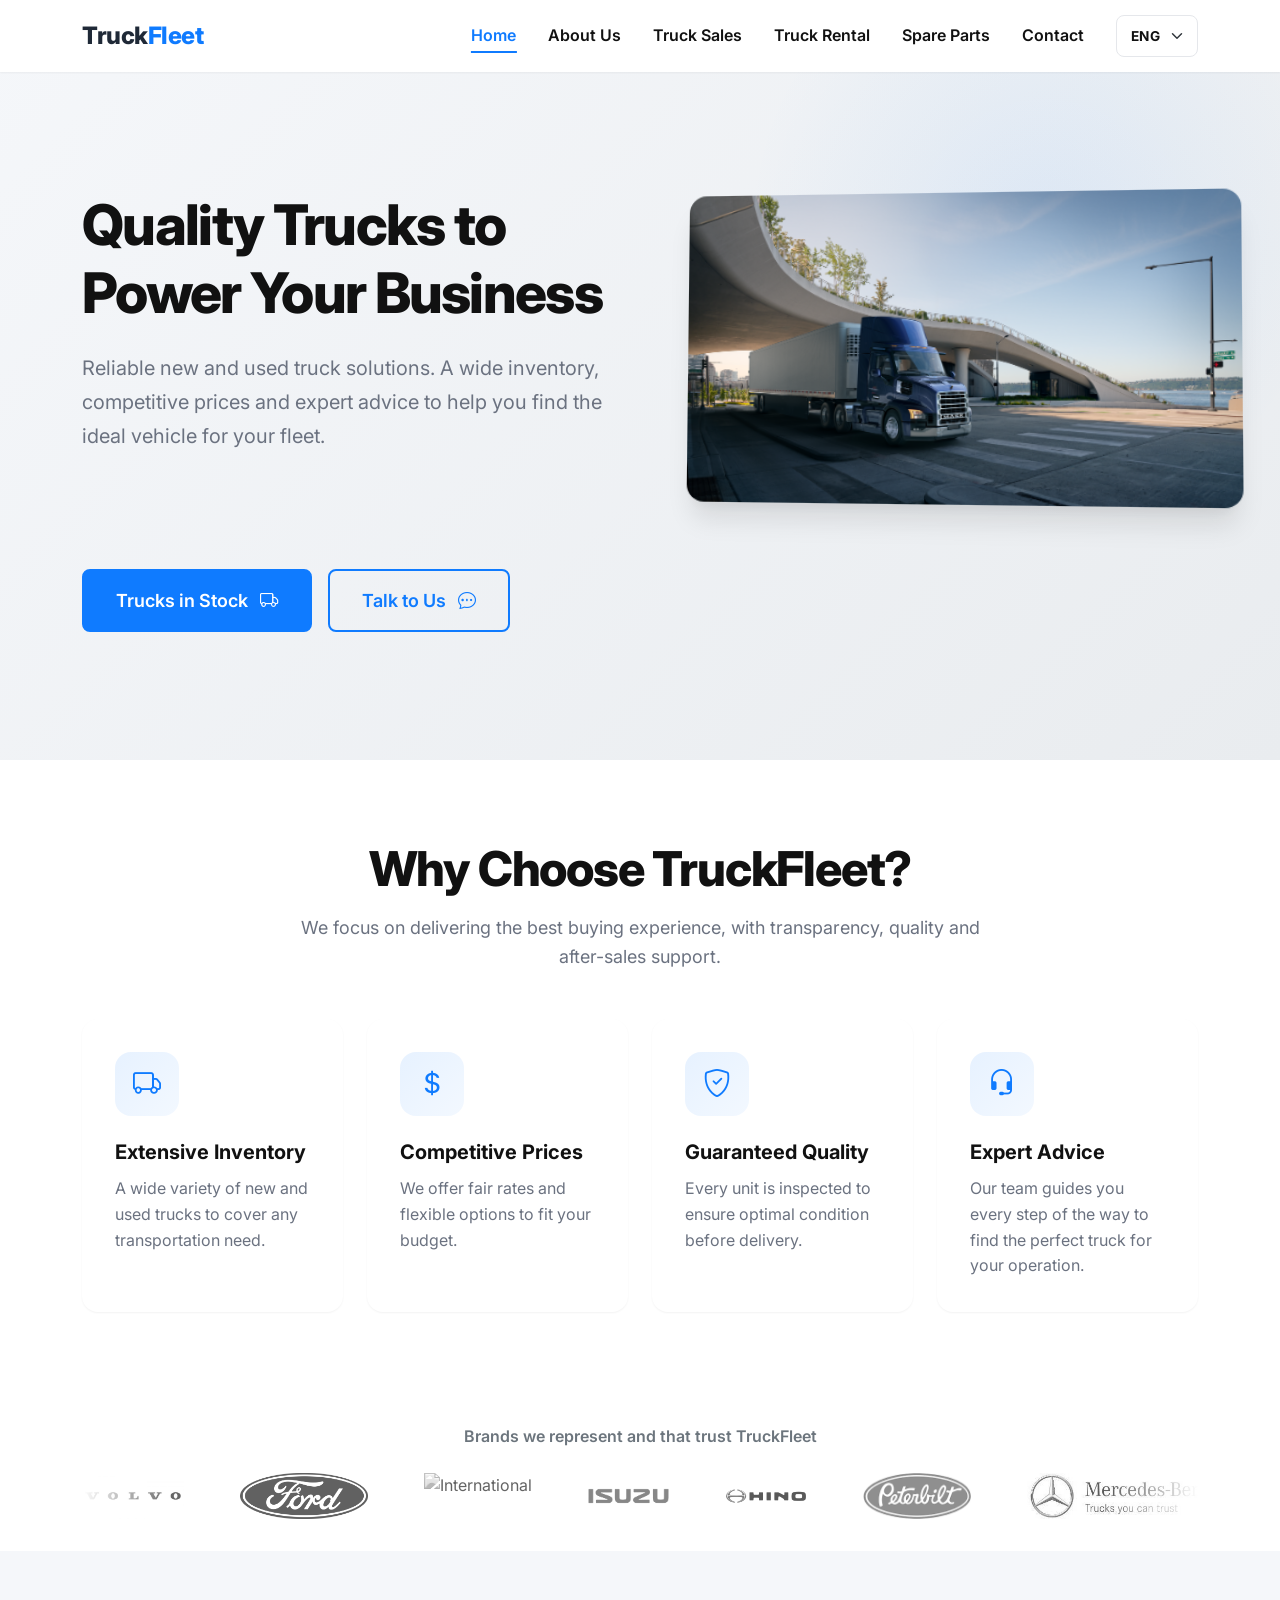
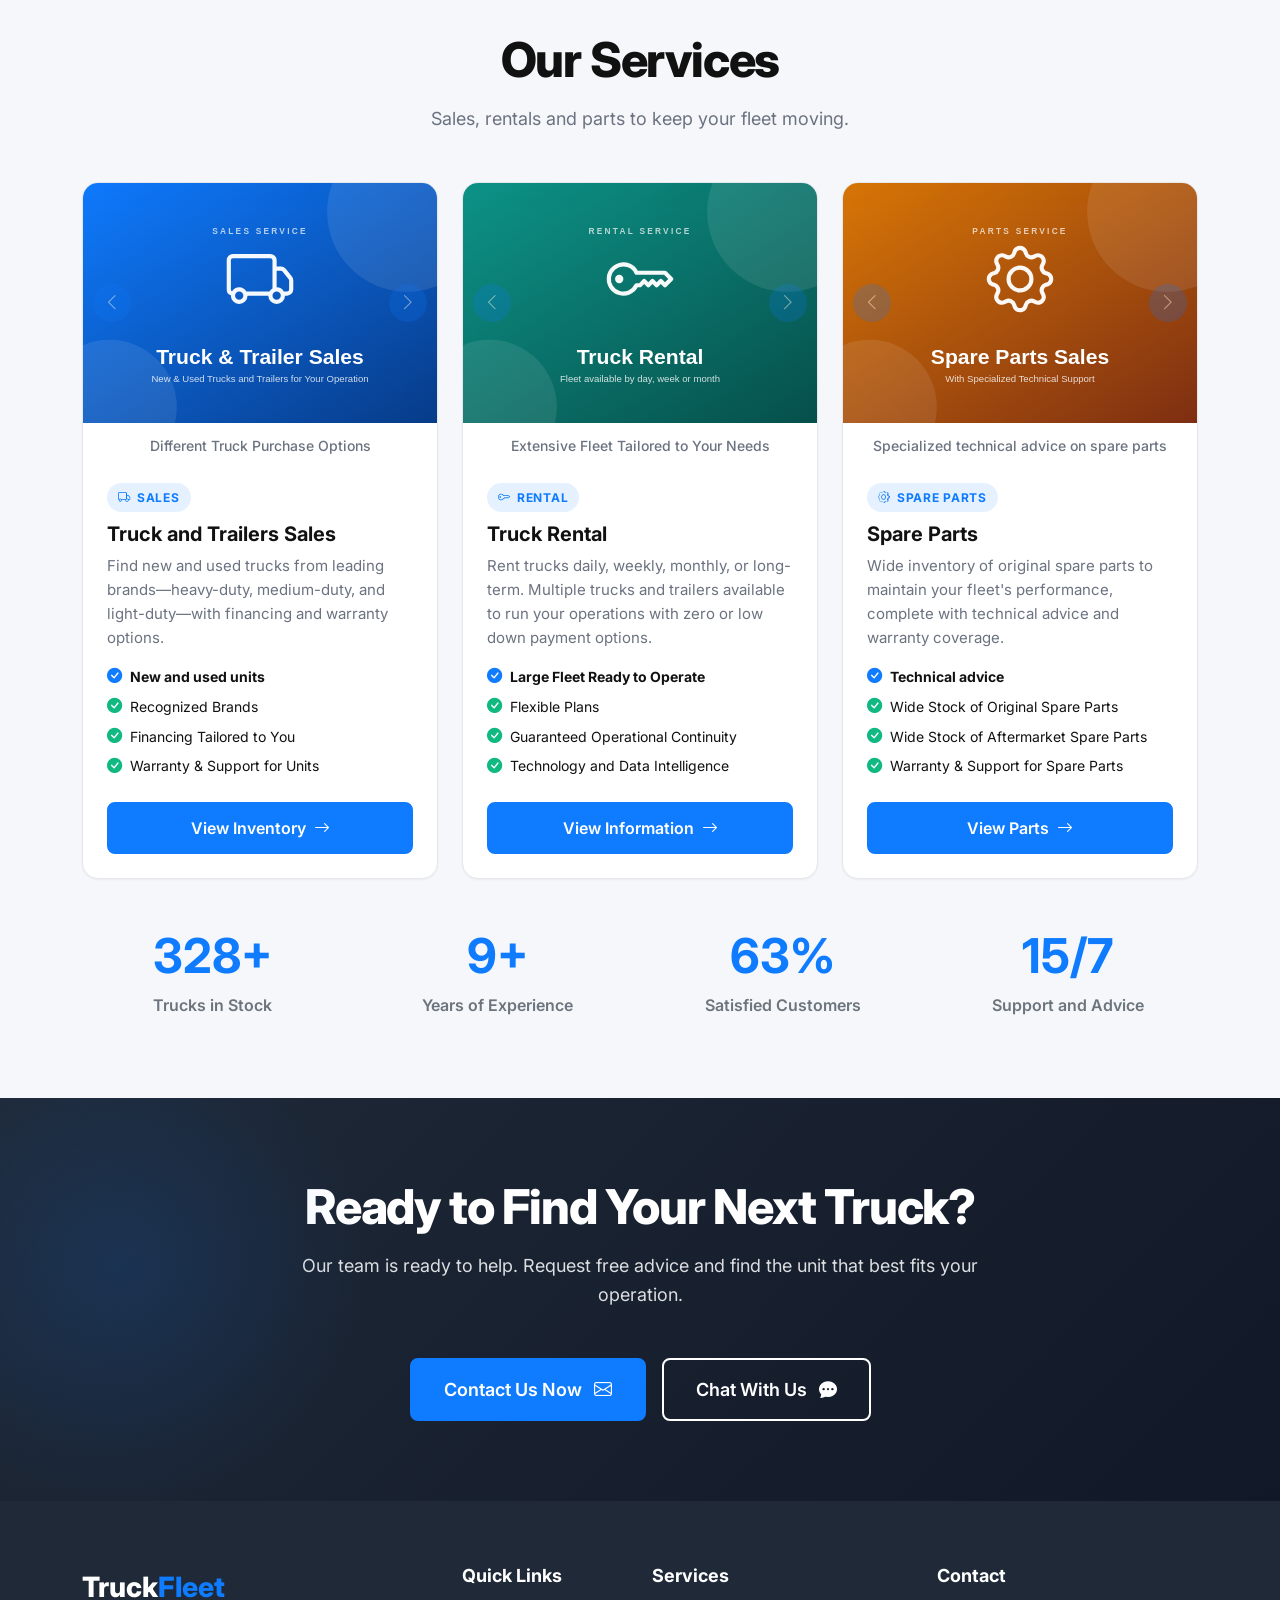
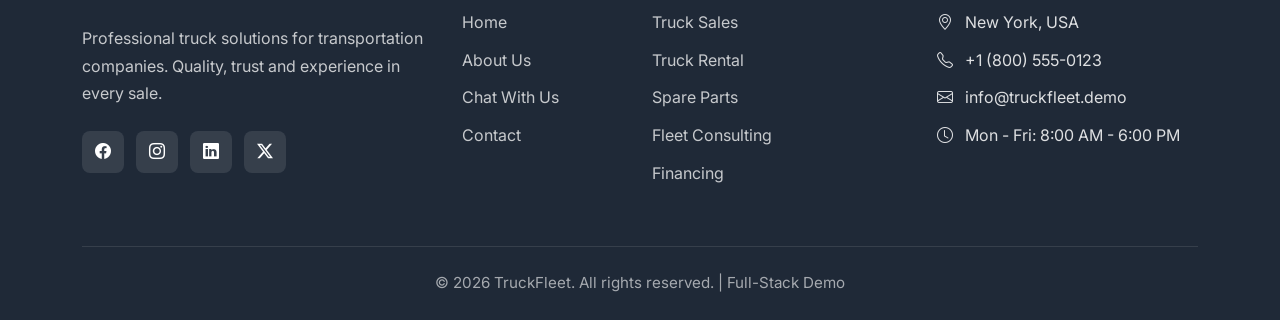
==== commit 01dc6d51: "cambios iniciales de estructura de imagenes" ====
--- a/index.html
+++ b/index.html
@@ -199,7 +199,7 @@
         <div class="brand-marquee-track">
           <img src="./frontend/assets/logos/volvo.jpg" alt="Volvo" loading="lazy" />
           <img src="./frontend/assets/logos/FORD.webp" alt="Ford" loading="lazy" />
-          <img src="./frontend/assets/logos/International.jfif" alt="International" loading="lazy" />
+          <img src="./frontend/assets/logos/International.png" alt="International" loading="lazy" />
           <img src="./frontend/assets/logos/Isuzu.jpg" alt="Isuzu" loading="lazy" />
           <img src="./frontend/assets/logos/Hino.png" alt="Hino" loading="lazy" />
           <img src="./frontend/assets/logos/Peterbilt.png" alt="Peterbilt" loading="lazy" />
@@ -211,7 +211,7 @@
           <!-- Duplicado para loop infinito -->
           <img src="./frontend/assets/logos/volvo.jpg" alt="Volvo" loading="lazy" aria-hidden="true" />
           <img src="./frontend/assets/logos/FORD.webp" alt="Ford" loading="lazy" />
-          <img src="./frontend/assets/logos/International.jfif" alt="International" loading="lazy" />
+          <img src="./frontend/assets/logos/International.png" alt="International" loading="lazy" />
           <img src="./frontend/assets/logos/Isuzu.jpg" alt="Isuzu" loading="lazy" />
           <img src="./frontend/assets/logos/Hino.png" alt="Hino" loading="lazy" />
           <img src="./frontend/assets/logos/Peterbilt.png" alt="Peterbilt" loading="lazy" aria-hidden="true" />
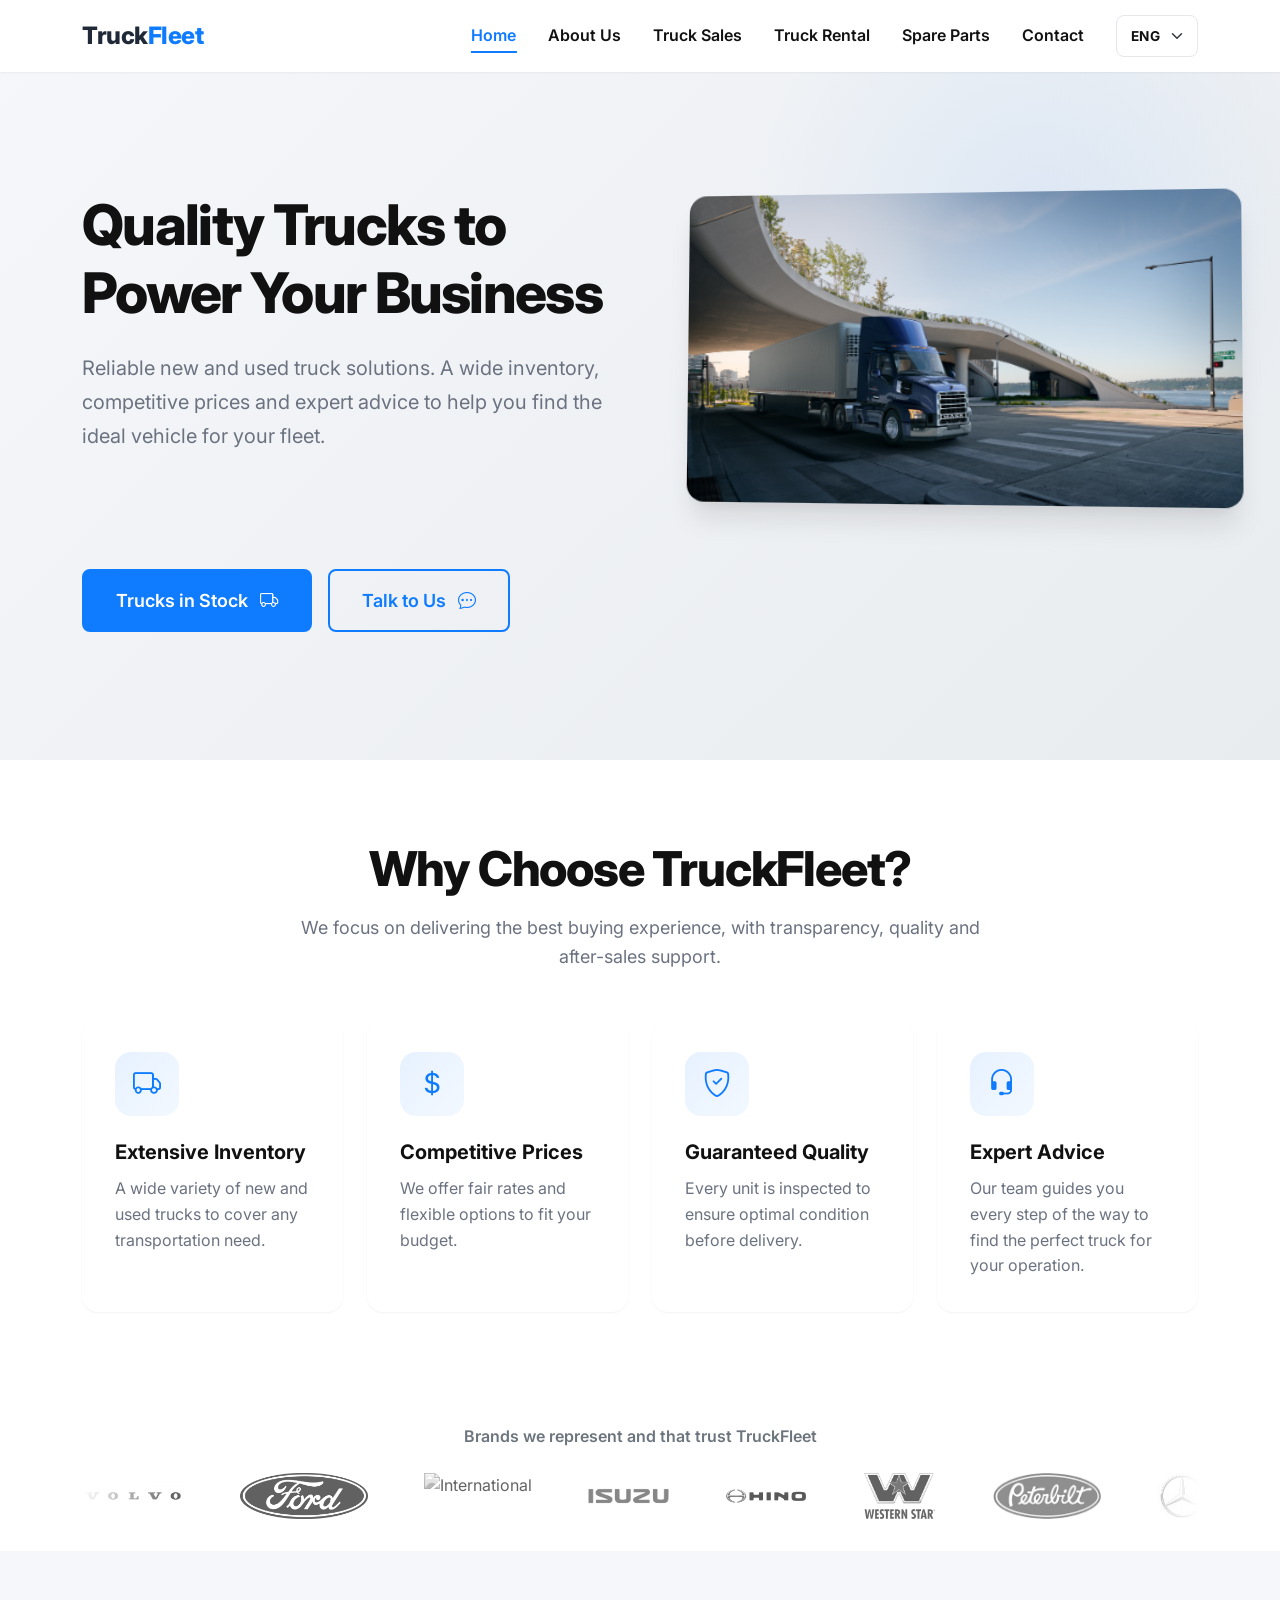
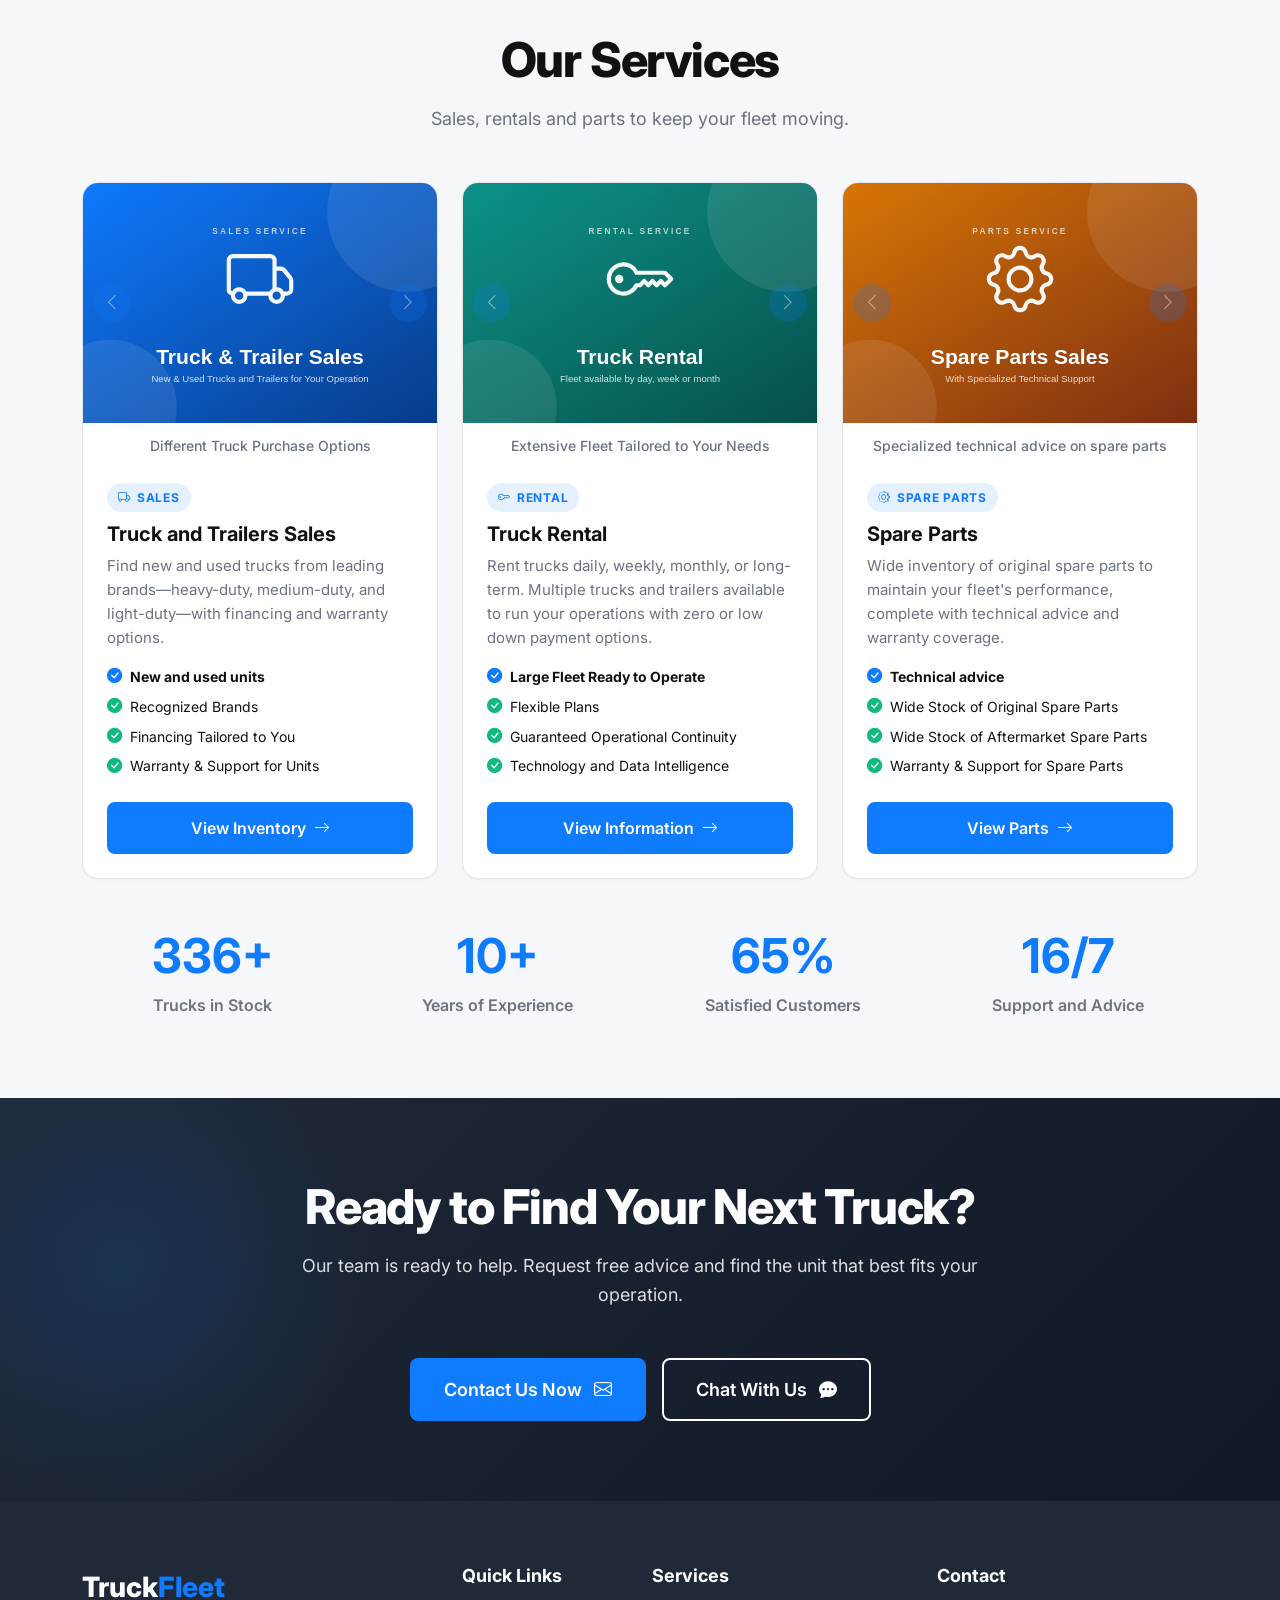
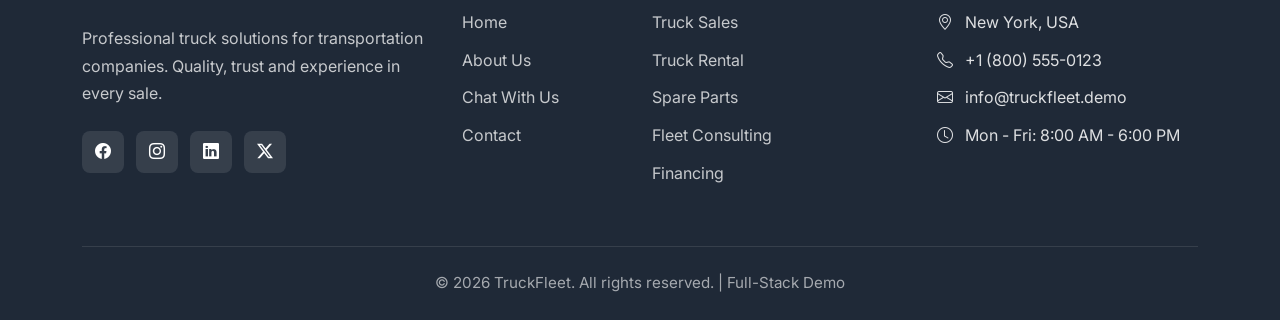
==== commit d9ad9502: "cambios iniciales de estructura de imagenes 2" ====
--- a/index.html
+++ b/index.html
@@ -202,6 +202,7 @@
           <img src="./frontend/assets/logos/International.png" alt="International" loading="lazy" />
           <img src="./frontend/assets/logos/Isuzu.jpg" alt="Isuzu" loading="lazy" />
           <img src="./frontend/assets/logos/Hino.png" alt="Hino" loading="lazy" />
+          <img src="./frontend/assets/logos/Western_Star.png" alt="Western Star" loading="lazy" />
           <img src="./frontend/assets/logos/Peterbilt.png" alt="Peterbilt" loading="lazy" />
           <img src="./frontend/assets/logos/mercedes-benz_truck_logo.jpg" alt="Mercedes-Benz Trucks" loading="lazy" />
           <img src="./frontend/assets/logos/MACK_LOGO.png" alt="Mack" loading="lazy" />
@@ -214,6 +215,7 @@
           <img src="./frontend/assets/logos/International.png" alt="International" loading="lazy" />
           <img src="./frontend/assets/logos/Isuzu.jpg" alt="Isuzu" loading="lazy" />
           <img src="./frontend/assets/logos/Hino.png" alt="Hino" loading="lazy" />
+          <img src="./frontend/assets/logos/Western_Star.png" alt="Western Star" loading="lazy" />
           <img src="./frontend/assets/logos/Peterbilt.png" alt="Peterbilt" loading="lazy" aria-hidden="true" />
           <img src="./frontend/assets/logos/mercedes-benz_truck_logo.jpg" alt="Mercedes-Benz Trucks" loading="lazy" aria-hidden="true" />
           <img src="./frontend/assets/logos/MACK_LOGO.png" alt="Mack" loading="lazy" aria-hidden="true" />
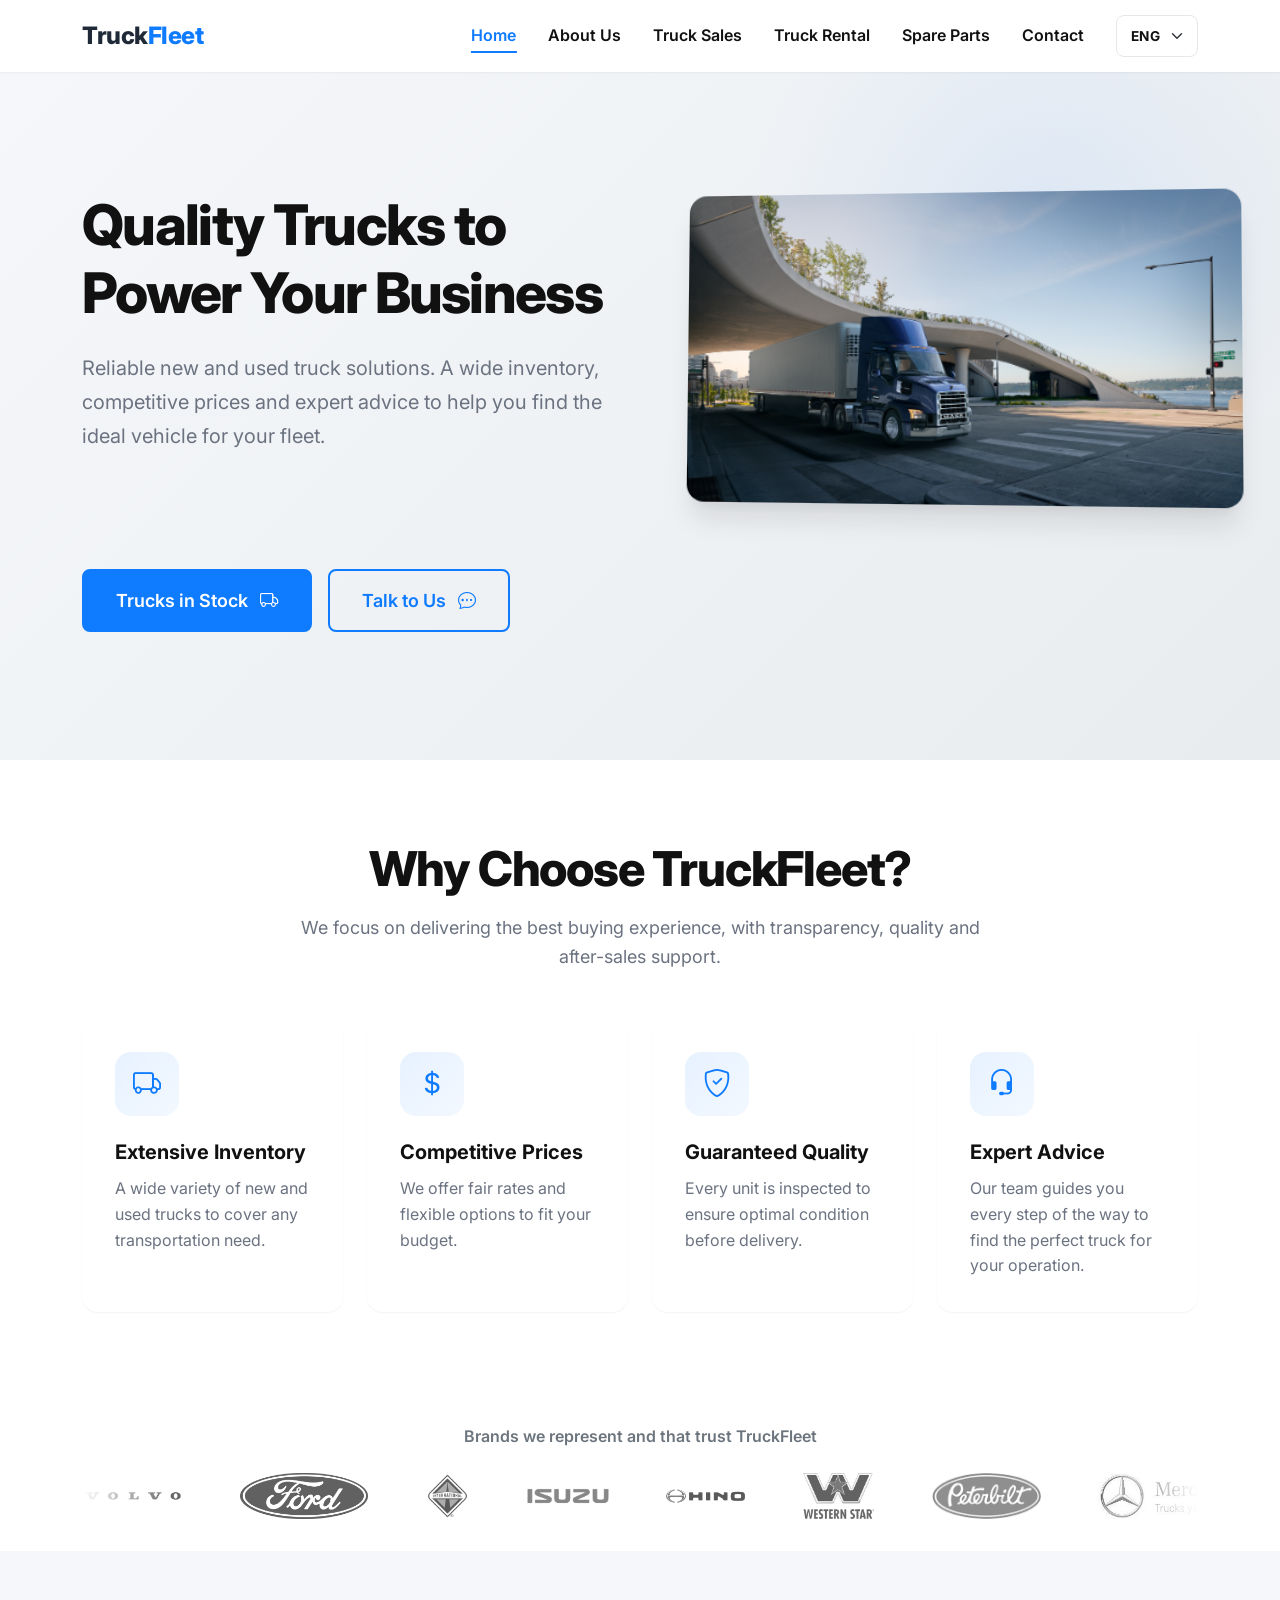
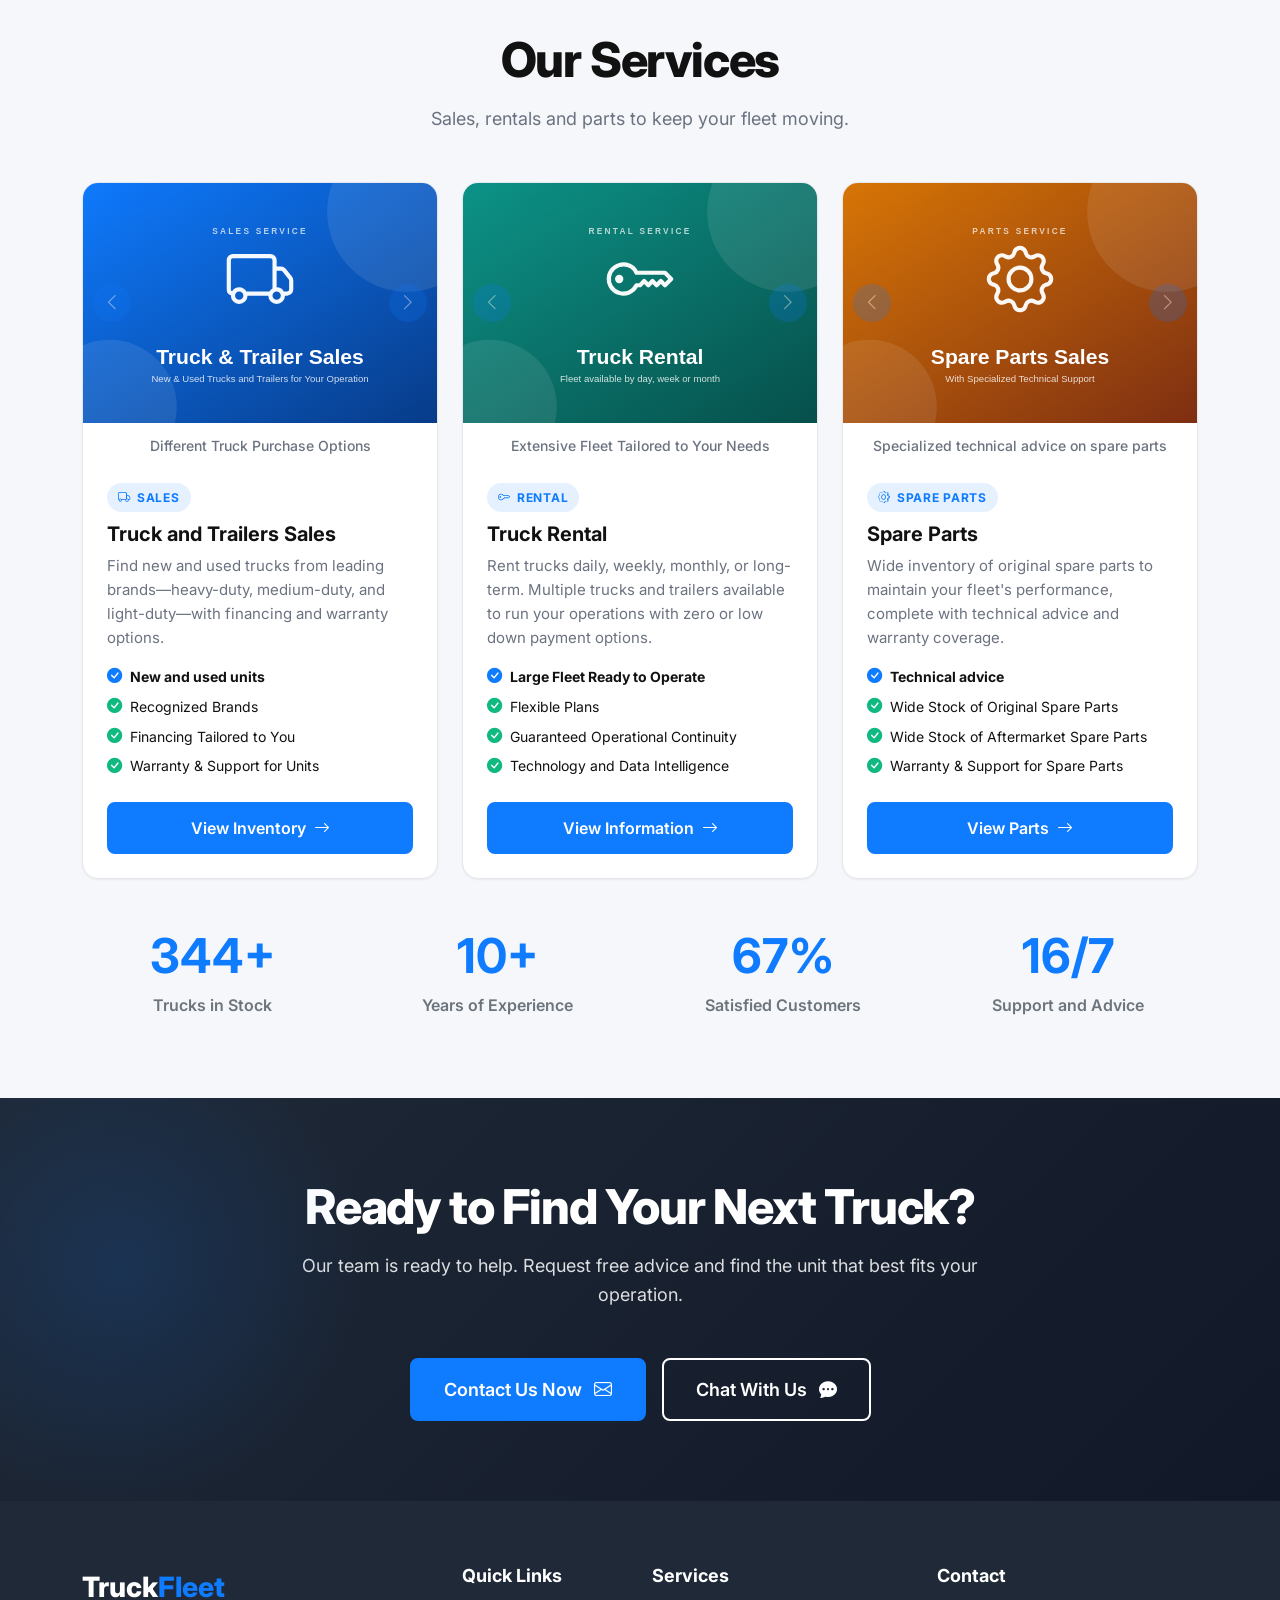
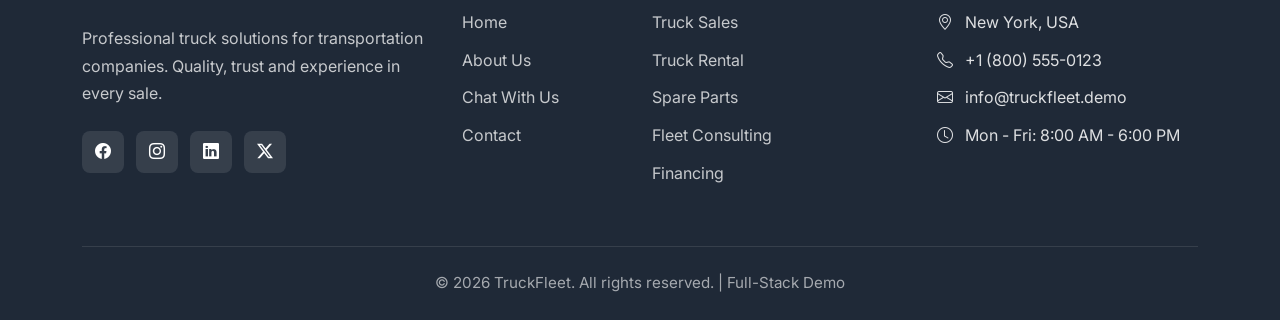
==== commit 161f73b8: "cambios iniciales de estructura de imagenes 3" ====
--- a/index.html
+++ b/index.html
@@ -199,7 +199,7 @@
         <div class="brand-marquee-track">
           <img src="./frontend/assets/logos/volvo.jpg" alt="Volvo" loading="lazy" />
           <img src="./frontend/assets/logos/FORD.webp" alt="Ford" loading="lazy" />
-          <img src="./frontend/assets/logos/International.png" alt="International" loading="lazy" />
+          <img src="./frontend/assets/logos/international.png" alt="International" loading="lazy" />
           <img src="./frontend/assets/logos/Isuzu.jpg" alt="Isuzu" loading="lazy" />
           <img src="./frontend/assets/logos/Hino.png" alt="Hino" loading="lazy" />
           <img src="./frontend/assets/logos/Western_Star.png" alt="Western Star" loading="lazy" />
@@ -212,7 +212,7 @@
           <!-- Duplicado para loop infinito -->
           <img src="./frontend/assets/logos/volvo.jpg" alt="Volvo" loading="lazy" aria-hidden="true" />
           <img src="./frontend/assets/logos/FORD.webp" alt="Ford" loading="lazy" />
-          <img src="./frontend/assets/logos/International.png" alt="International" loading="lazy" />
+          <img src="./frontend/assets/logos/international.png" alt="International" loading="lazy" />
           <img src="./frontend/assets/logos/Isuzu.jpg" alt="Isuzu" loading="lazy" />
           <img src="./frontend/assets/logos/Hino.png" alt="Hino" loading="lazy" />
           <img src="./frontend/assets/logos/Western_Star.png" alt="Western Star" loading="lazy" />
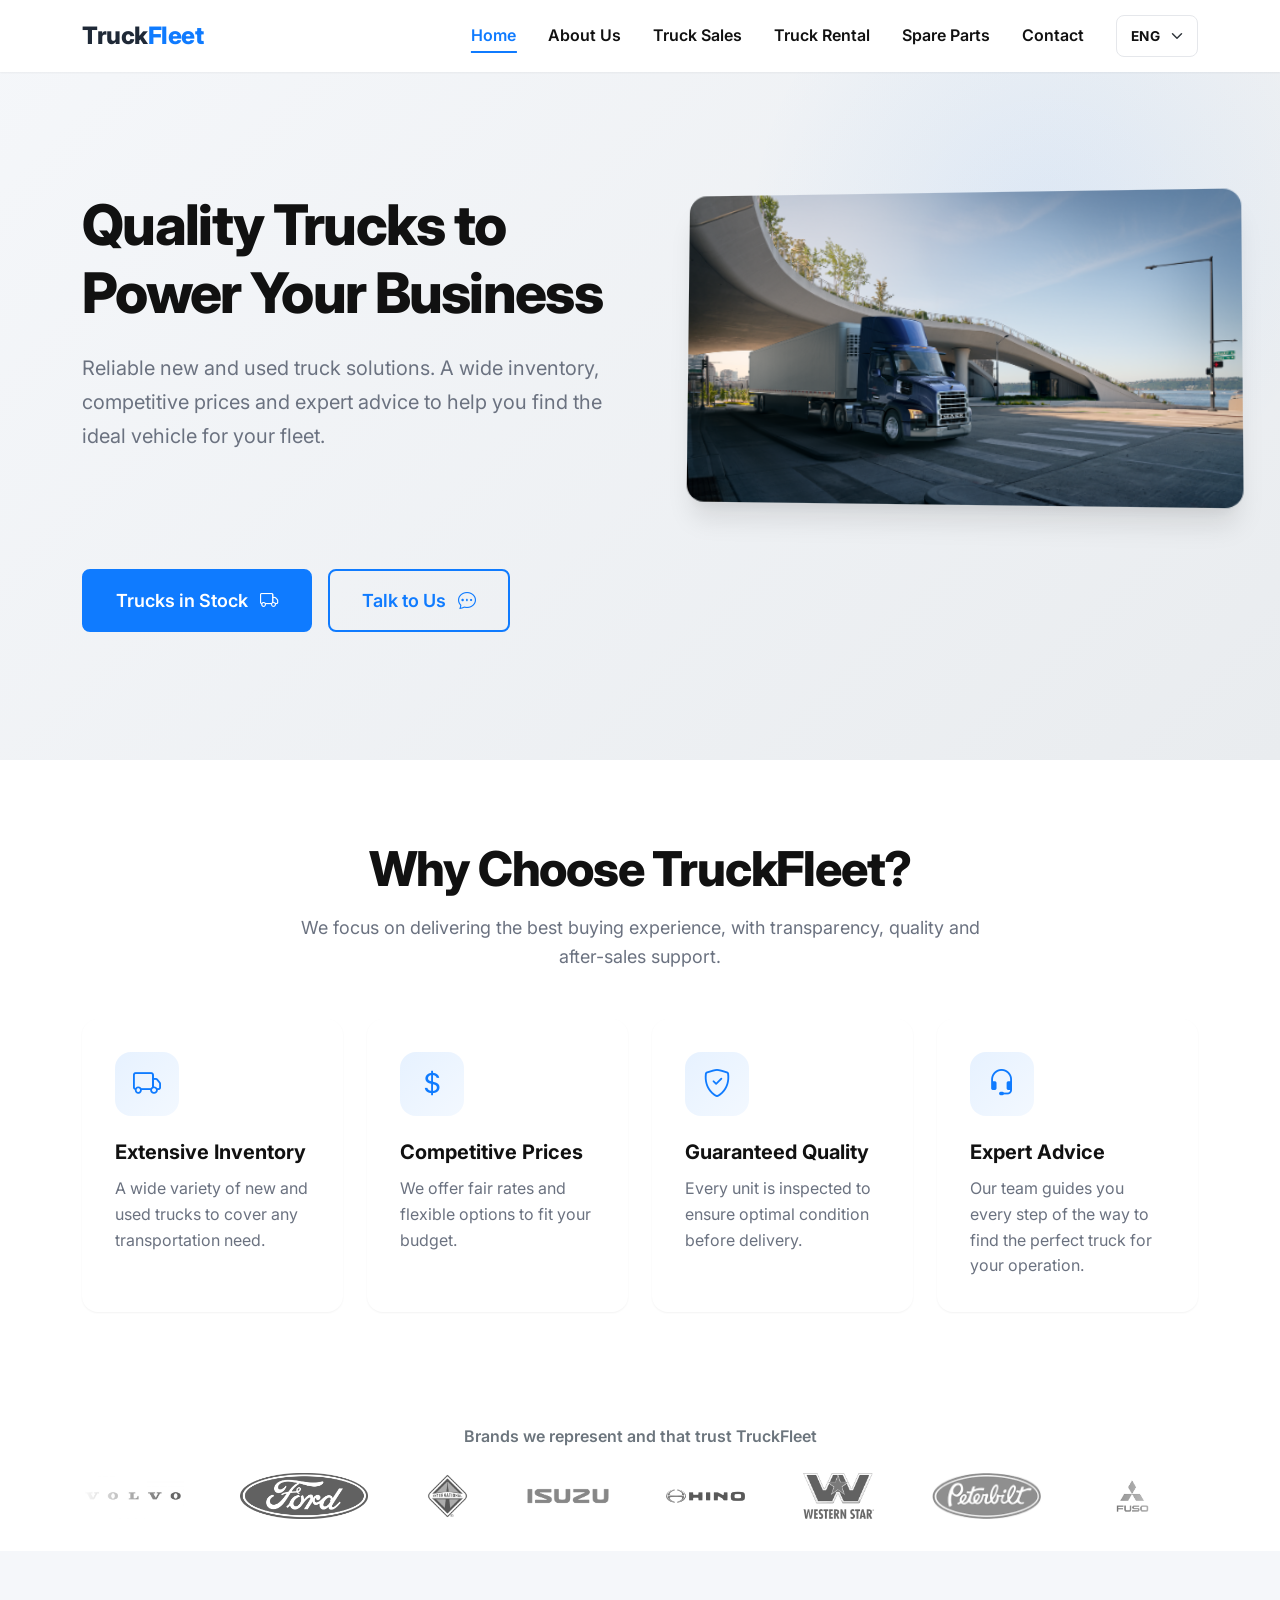
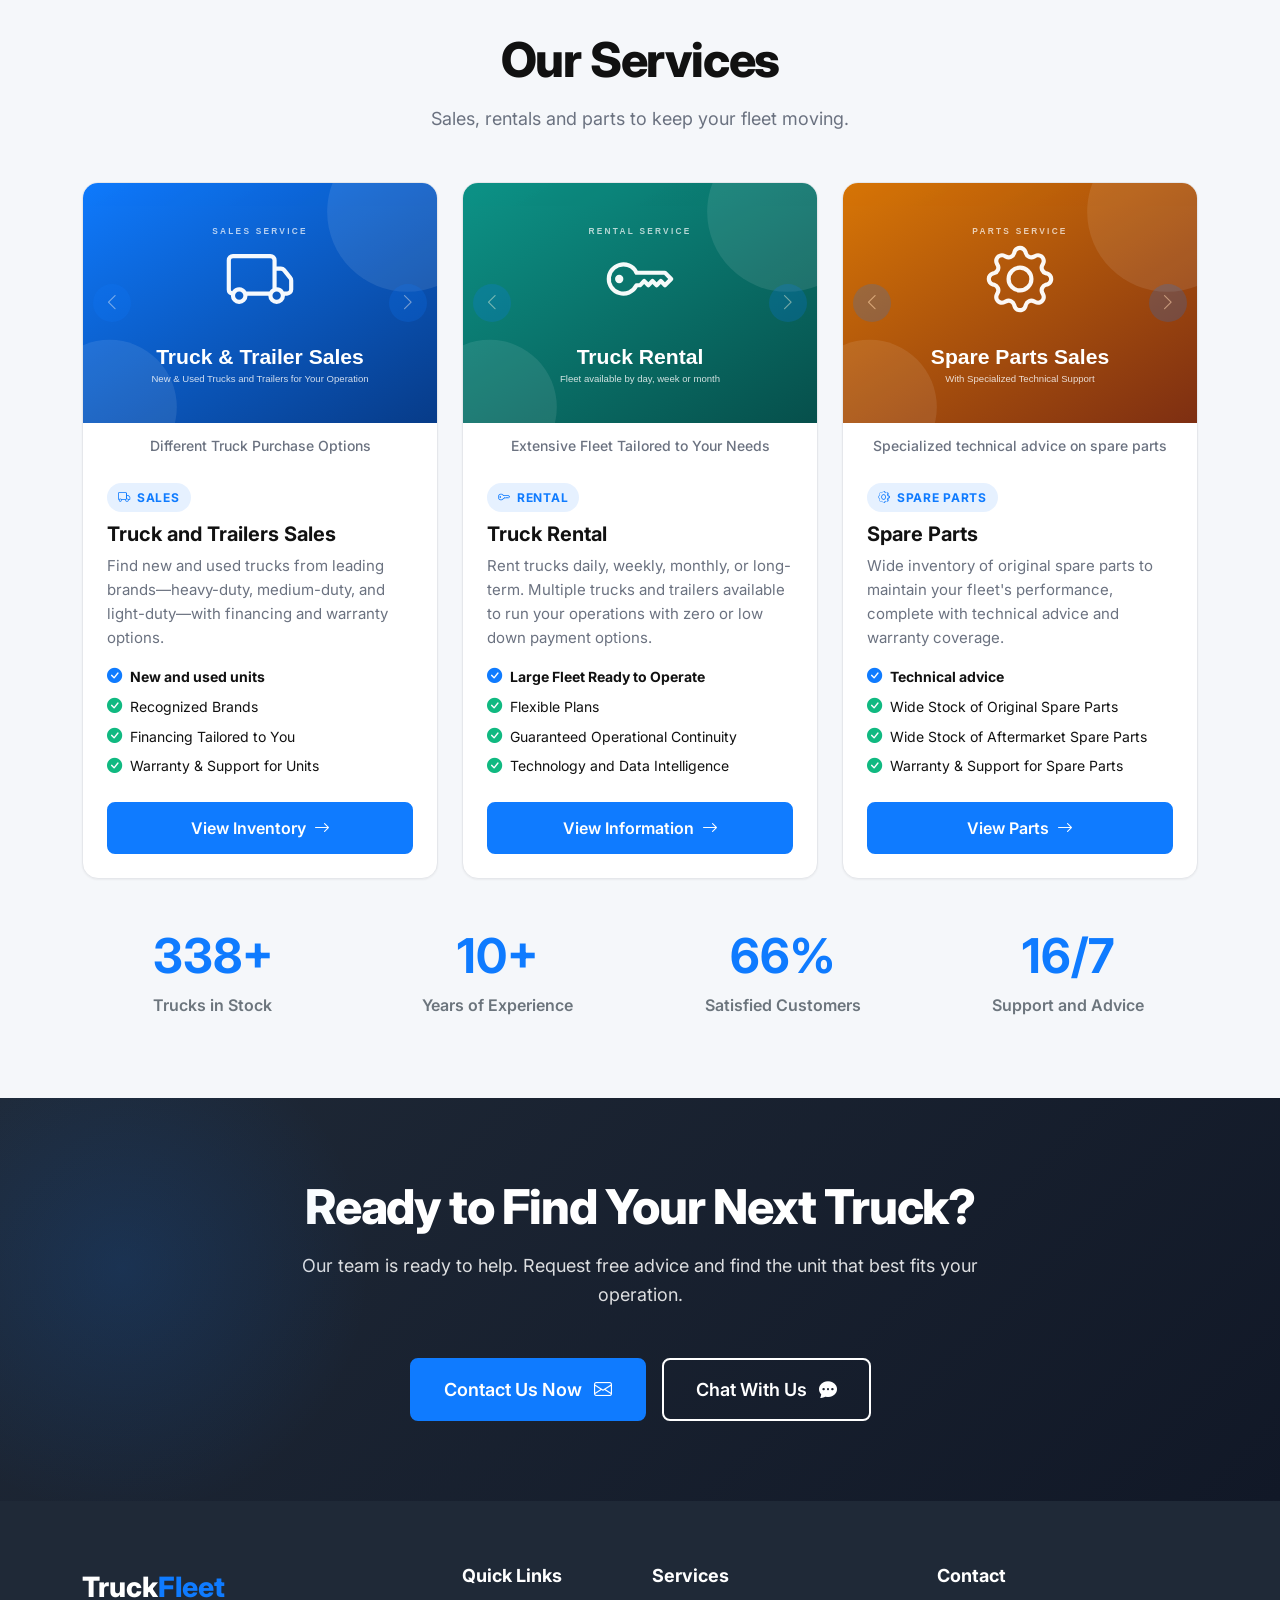
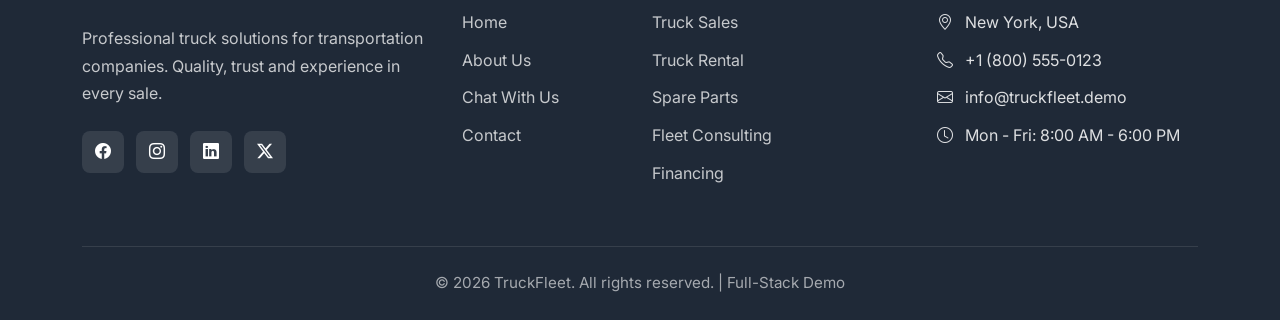
==== commit 5a421b32: "cambios en logos 1" ====
--- a/index.html
+++ b/index.html
@@ -204,6 +204,7 @@
           <img src="./frontend/assets/logos/Hino.png" alt="Hino" loading="lazy" />
           <img src="./frontend/assets/logos/Western_Star.png" alt="Western Star" loading="lazy" />
           <img src="./frontend/assets/logos/Peterbilt.png" alt="Peterbilt" loading="lazy" />
+          <img src="./frontend/assets/logos/fuso.png" alt="Fuso" loading="lazy" />          
           <img src="./frontend/assets/logos/mercedes-benz_truck_logo.jpg" alt="Mercedes-Benz Trucks" loading="lazy" />
           <img src="./frontend/assets/logos/MACK_LOGO.png" alt="Mack" loading="lazy" />
           <img src="./frontend/assets/logos/kenworth_Logo.svg" alt="Kenworth" loading="lazy" />
@@ -217,6 +218,7 @@
           <img src="./frontend/assets/logos/Hino.png" alt="Hino" loading="lazy" />
           <img src="./frontend/assets/logos/Western_Star.png" alt="Western Star" loading="lazy" />
           <img src="./frontend/assets/logos/Peterbilt.png" alt="Peterbilt" loading="lazy" aria-hidden="true" />
+          <img src="./frontend/assets/logos/fuso.png" alt="Fuso" loading="lazy" />          
           <img src="./frontend/assets/logos/mercedes-benz_truck_logo.jpg" alt="Mercedes-Benz Trucks" loading="lazy" aria-hidden="true" />
           <img src="./frontend/assets/logos/MACK_LOGO.png" alt="Mack" loading="lazy" aria-hidden="true" />
           <img src="./frontend/assets/logos/kenworth_Logo.svg" alt="Kenworth" loading="lazy" aria-hidden="true" />
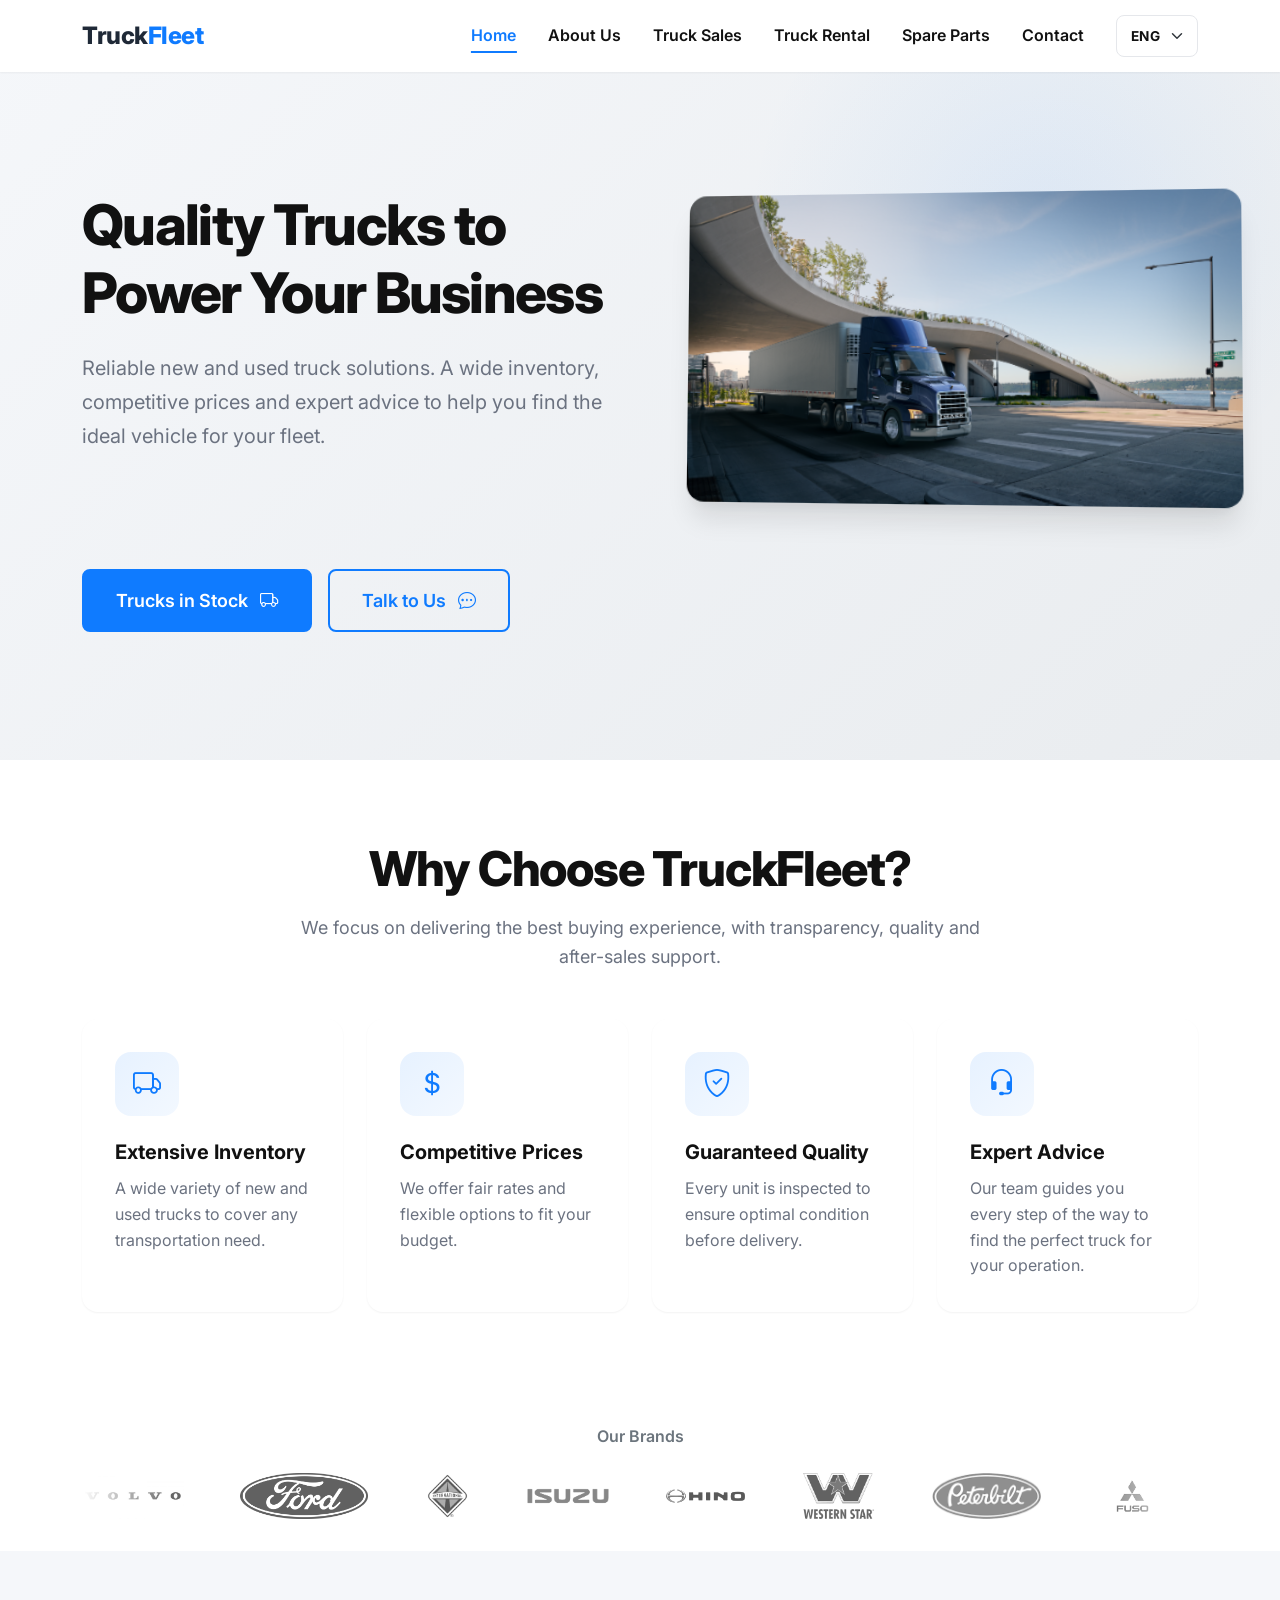
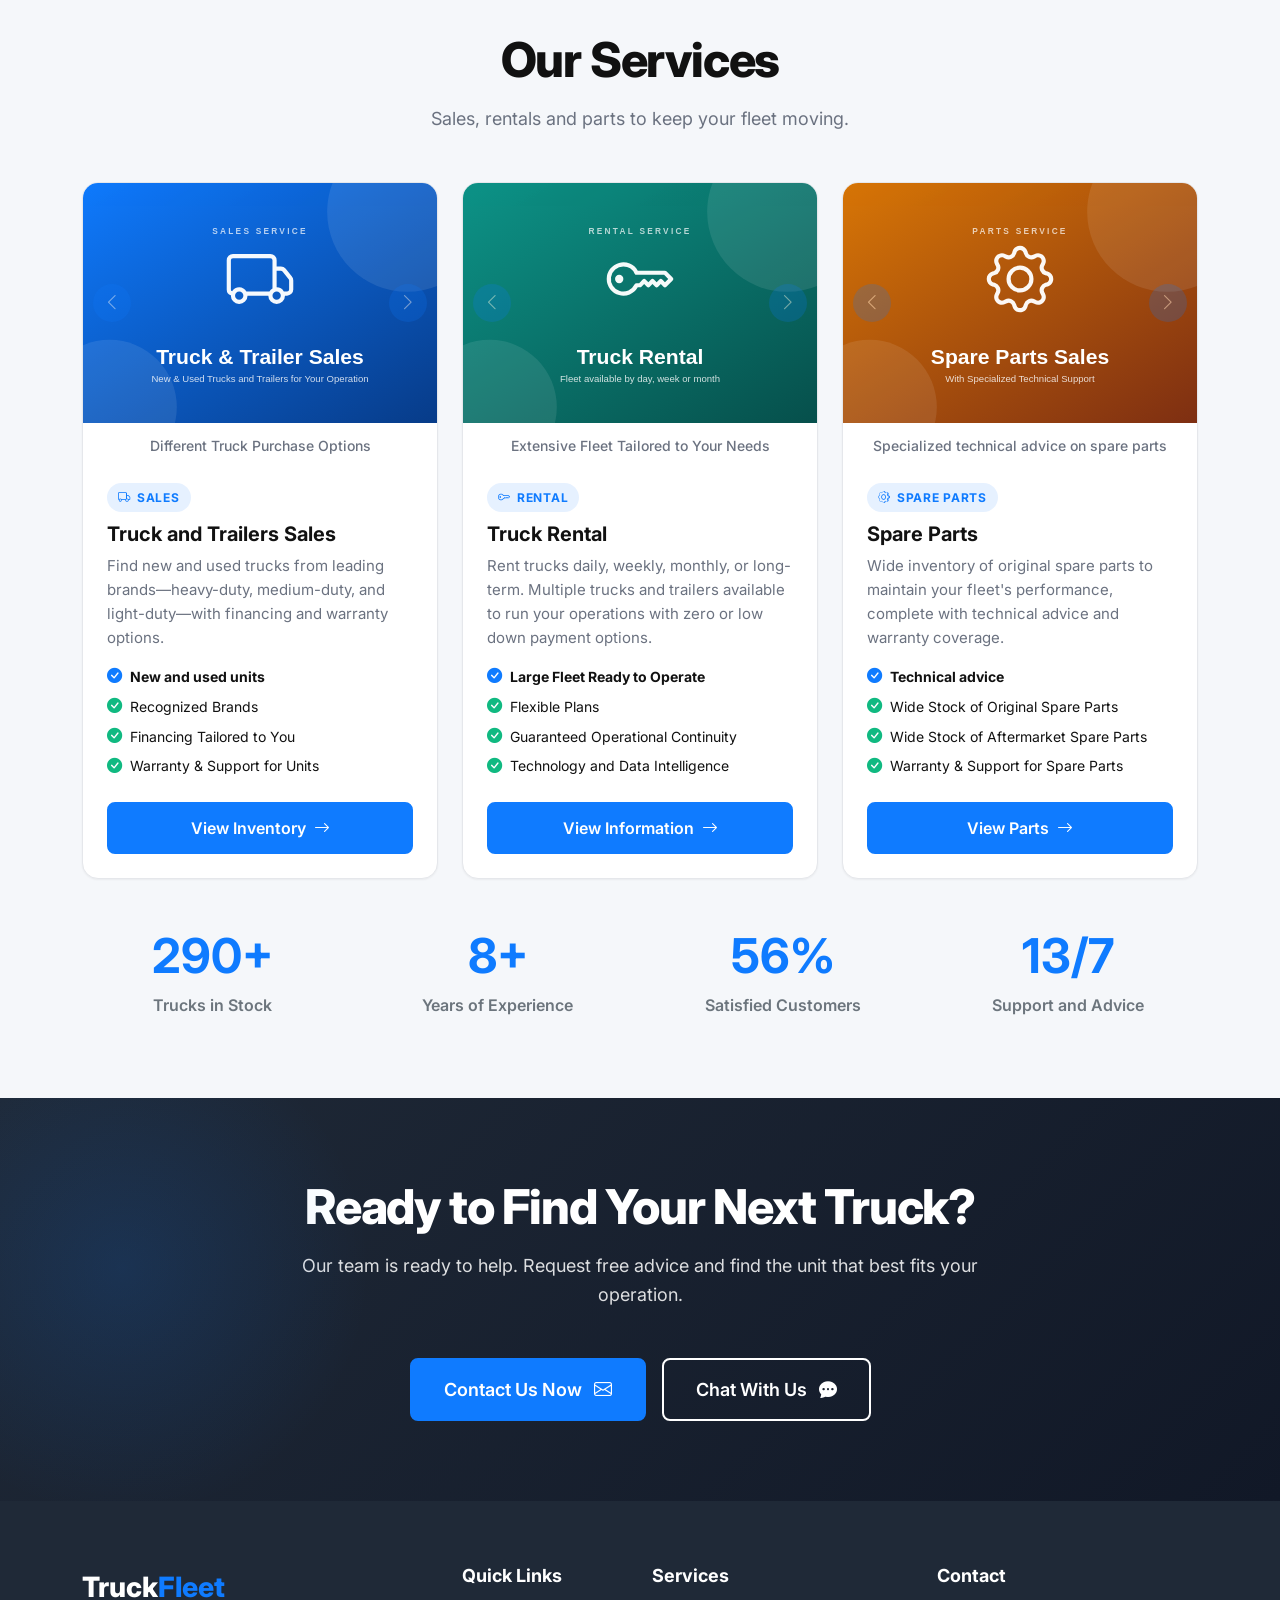
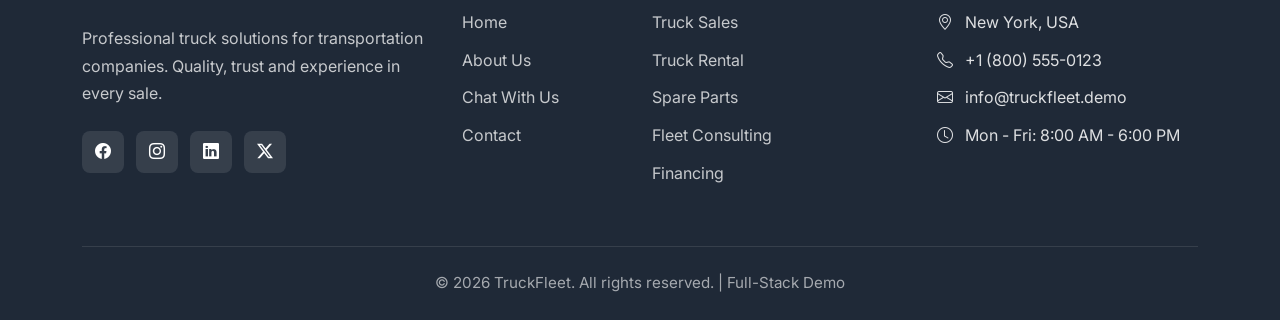
==== commit 4bf6f793: "cambios en index.html 1" ====
--- a/index.html
+++ b/index.html
@@ -193,7 +193,7 @@
   <section class="section-padding-sm brand-marquee-section">
     <div class="container">
       <p class="text-center text-secondary fw-semibold mb-4">
-        Marcas que representamos y confían en TruckFleet
+        Nuestras Marcas
       </p>
       <div class="brand-marquee">
         <div class="brand-marquee-track">
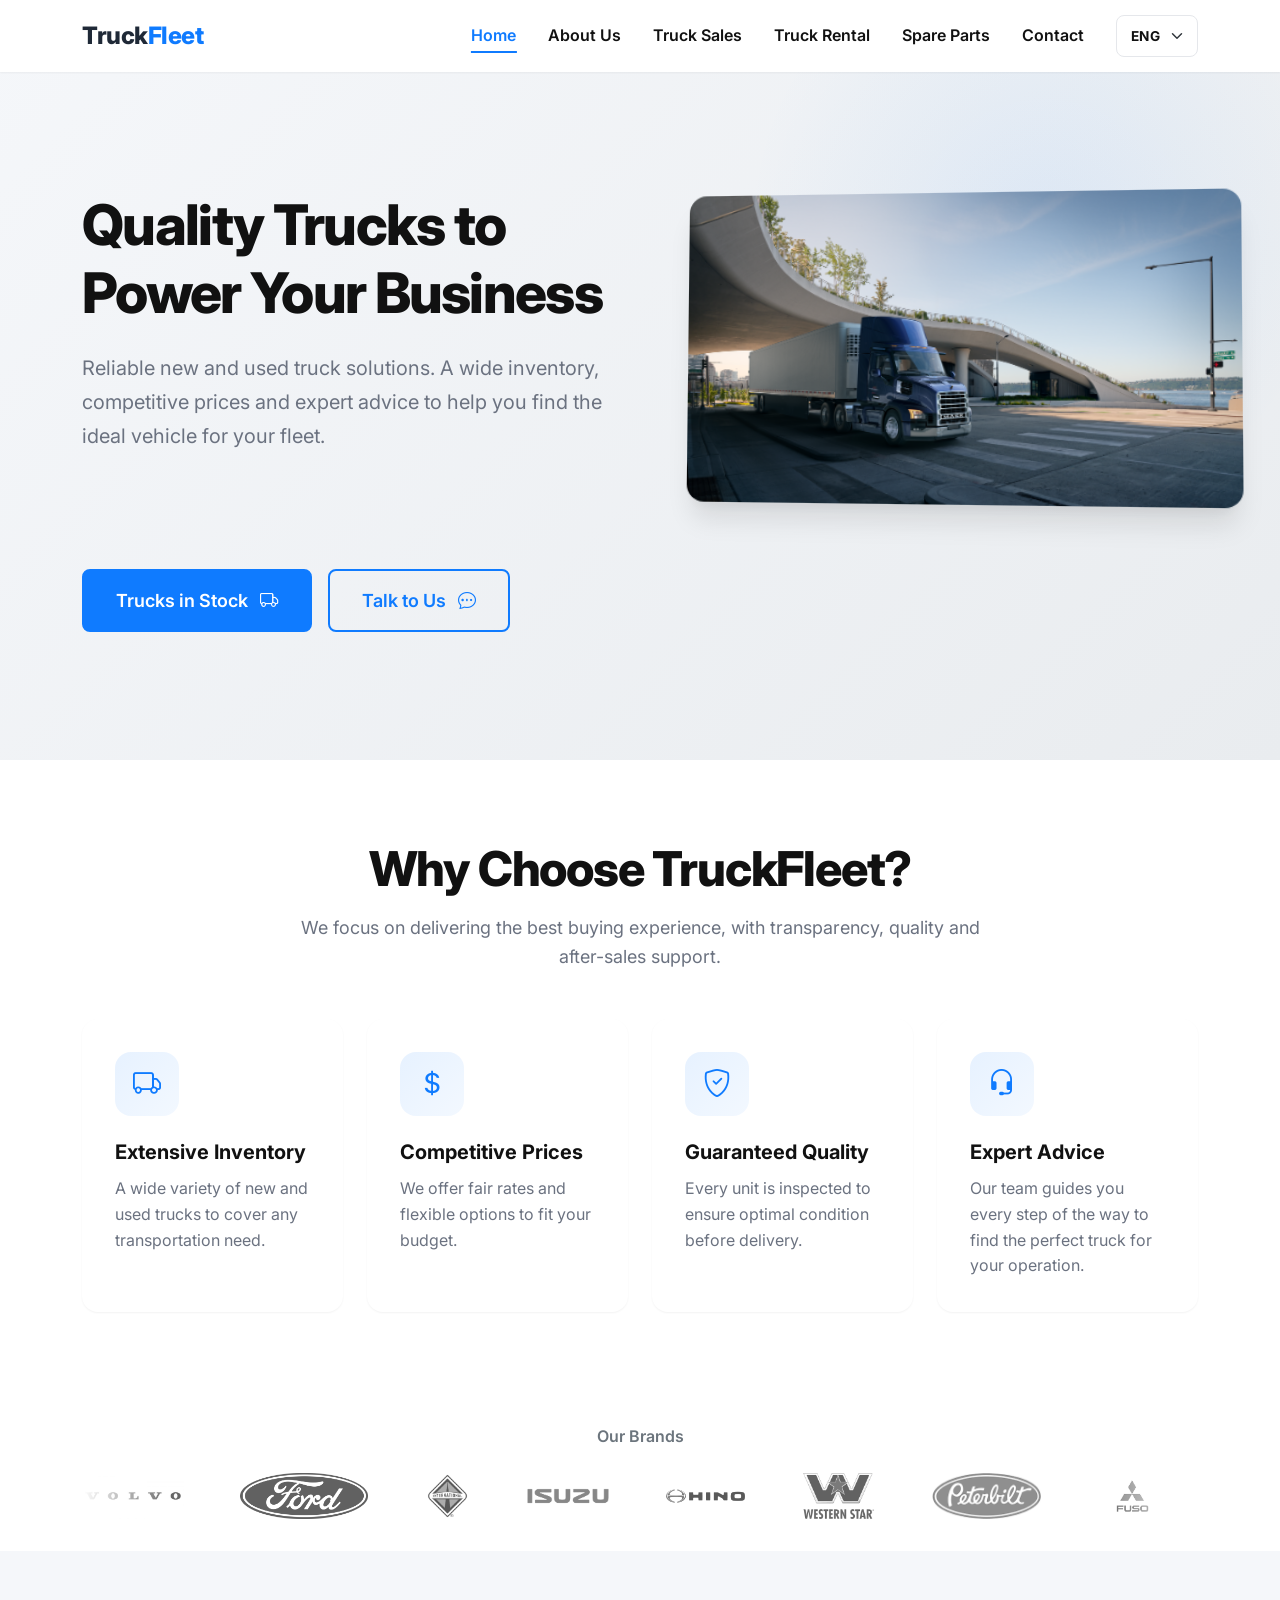
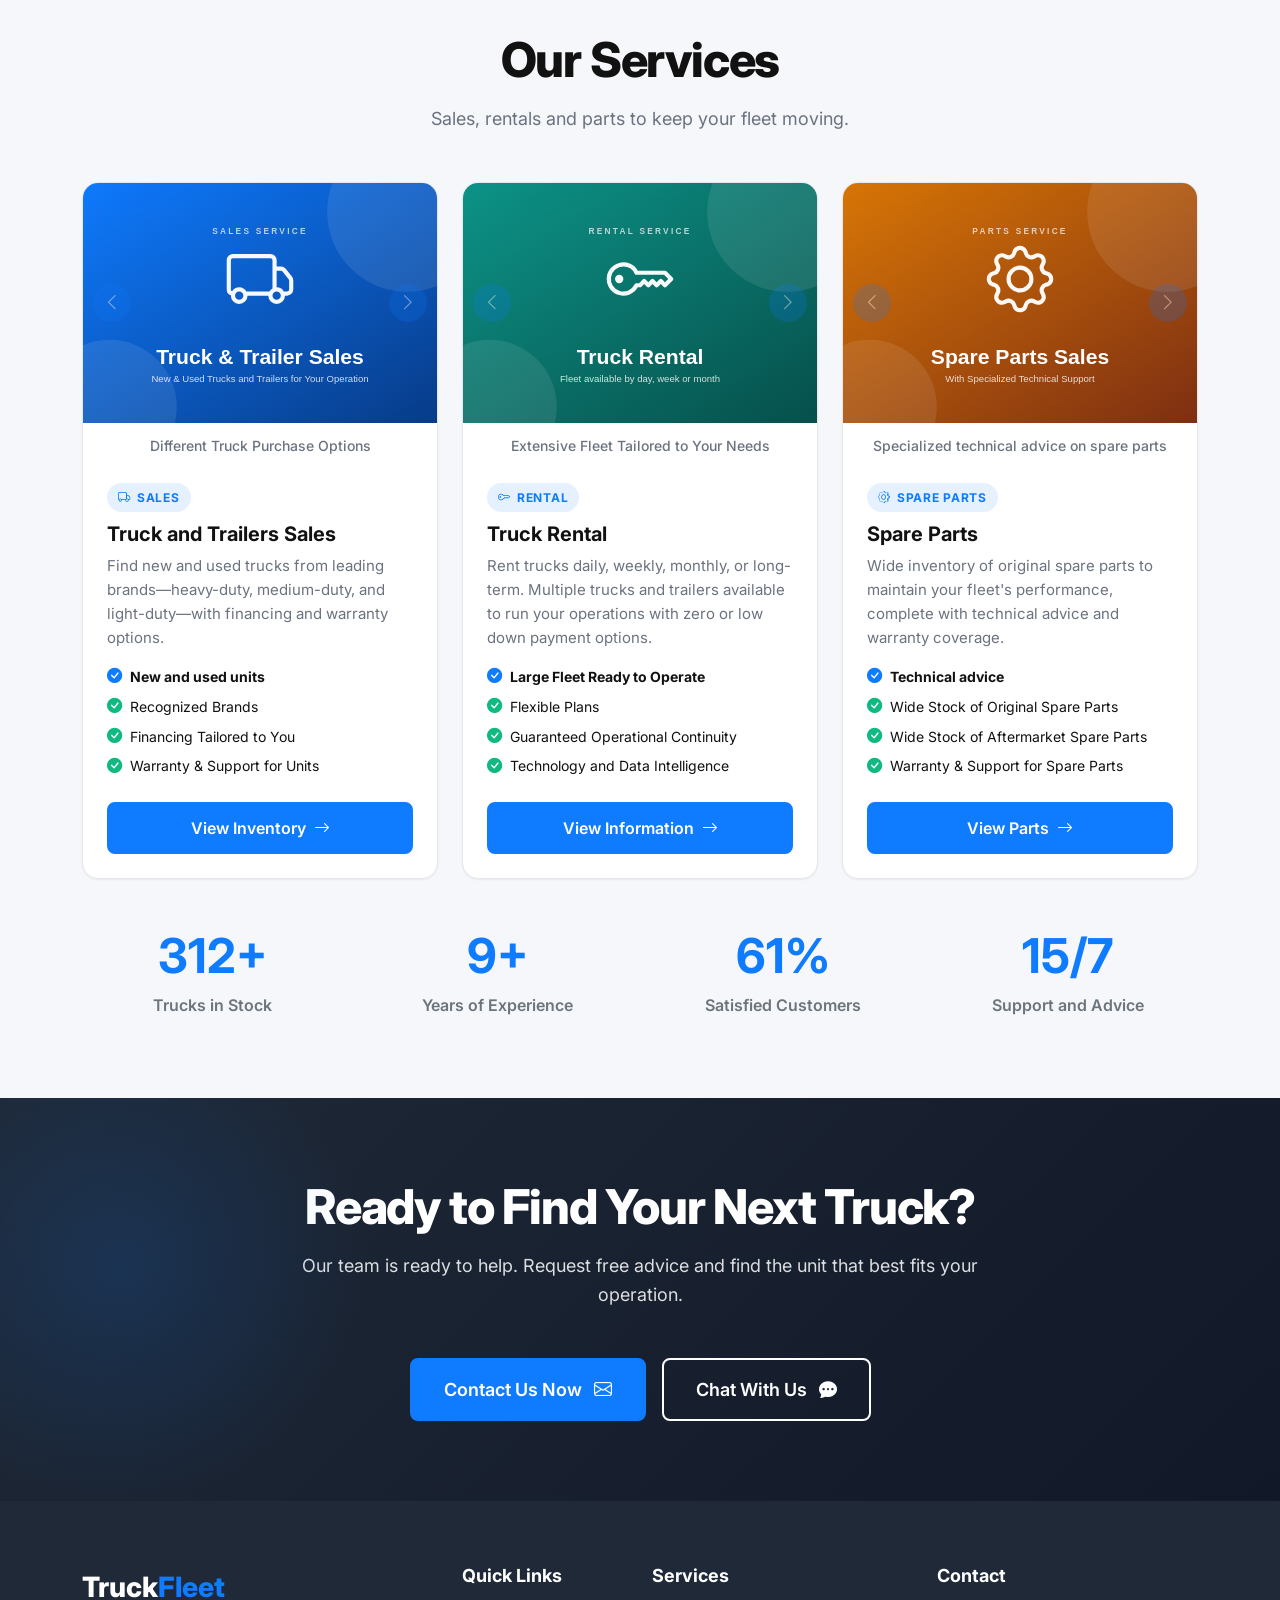
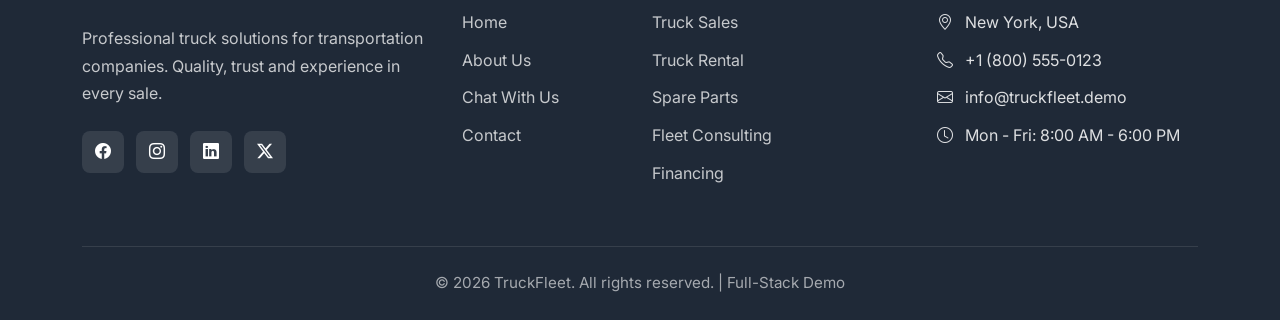
==== commit 3519c838: "cambios en index.html 1" ====
--- a/index.html
+++ b/index.html
@@ -208,7 +208,6 @@
           <img src="./frontend/assets/logos/mercedes-benz_truck_logo.jpg" alt="Mercedes-Benz Trucks" loading="lazy" />
           <img src="./frontend/assets/logos/MACK_LOGO.png" alt="Mack" loading="lazy" />
           <img src="./frontend/assets/logos/kenworth_Logo.svg" alt="Kenworth" loading="lazy" />
-          <img src="./frontend/assets/logos/IVECO_LOG.png" alt="Iveco" loading="lazy" />
           <img src="./frontend/assets/logos/Freightliner_Logo.svg" alt="Freightliner" loading="lazy" />
           <!-- Duplicado para loop infinito -->
           <img src="./frontend/assets/logos/volvo.jpg" alt="Volvo" loading="lazy" aria-hidden="true" />
@@ -222,7 +221,6 @@
           <img src="./frontend/assets/logos/mercedes-benz_truck_logo.jpg" alt="Mercedes-Benz Trucks" loading="lazy" aria-hidden="true" />
           <img src="./frontend/assets/logos/MACK_LOGO.png" alt="Mack" loading="lazy" aria-hidden="true" />
           <img src="./frontend/assets/logos/kenworth_Logo.svg" alt="Kenworth" loading="lazy" aria-hidden="true" />
-          <img src="./frontend/assets/logos/IVECO_LOG.png" alt="Iveco" loading="lazy" aria-hidden="true" />
           <img src="./frontend/assets/logos/Freightliner_Logo.svg" alt="Freightliner" loading="lazy" aria-hidden="true" />
         </div>
       </div>
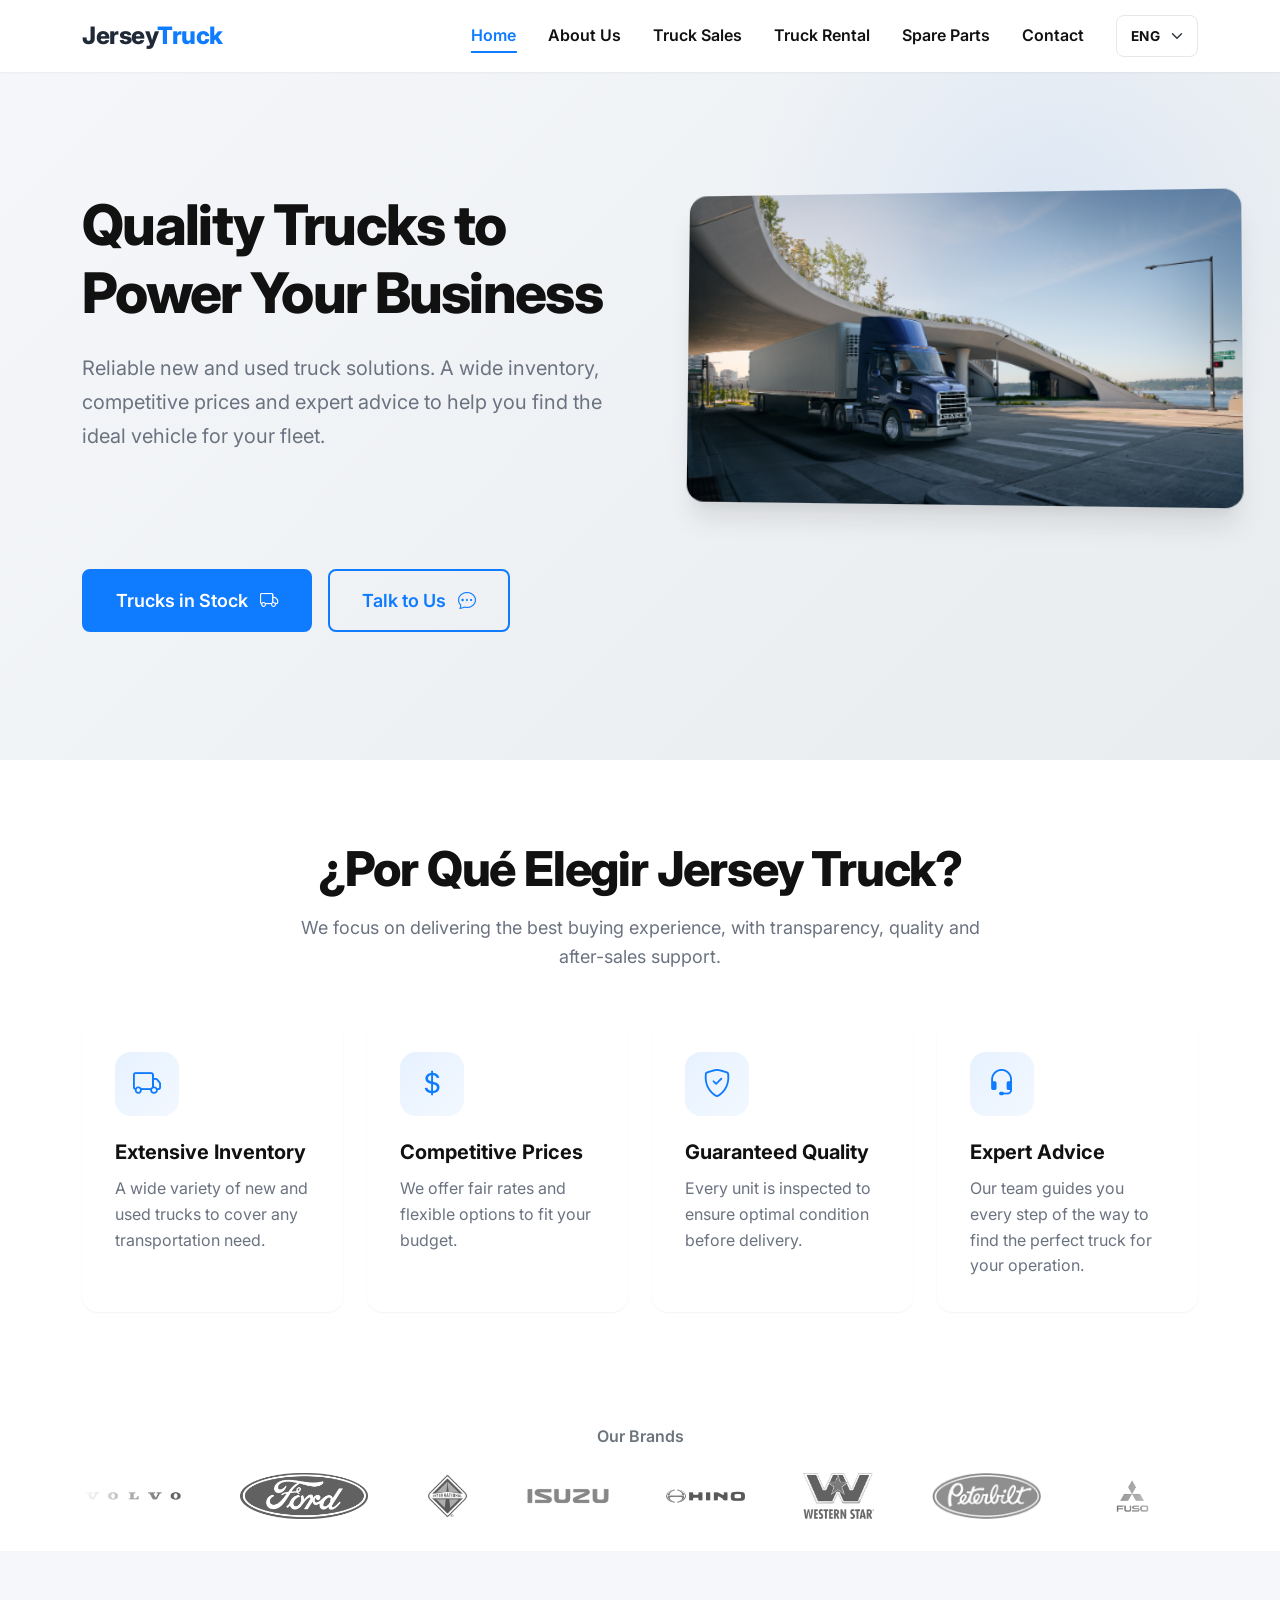
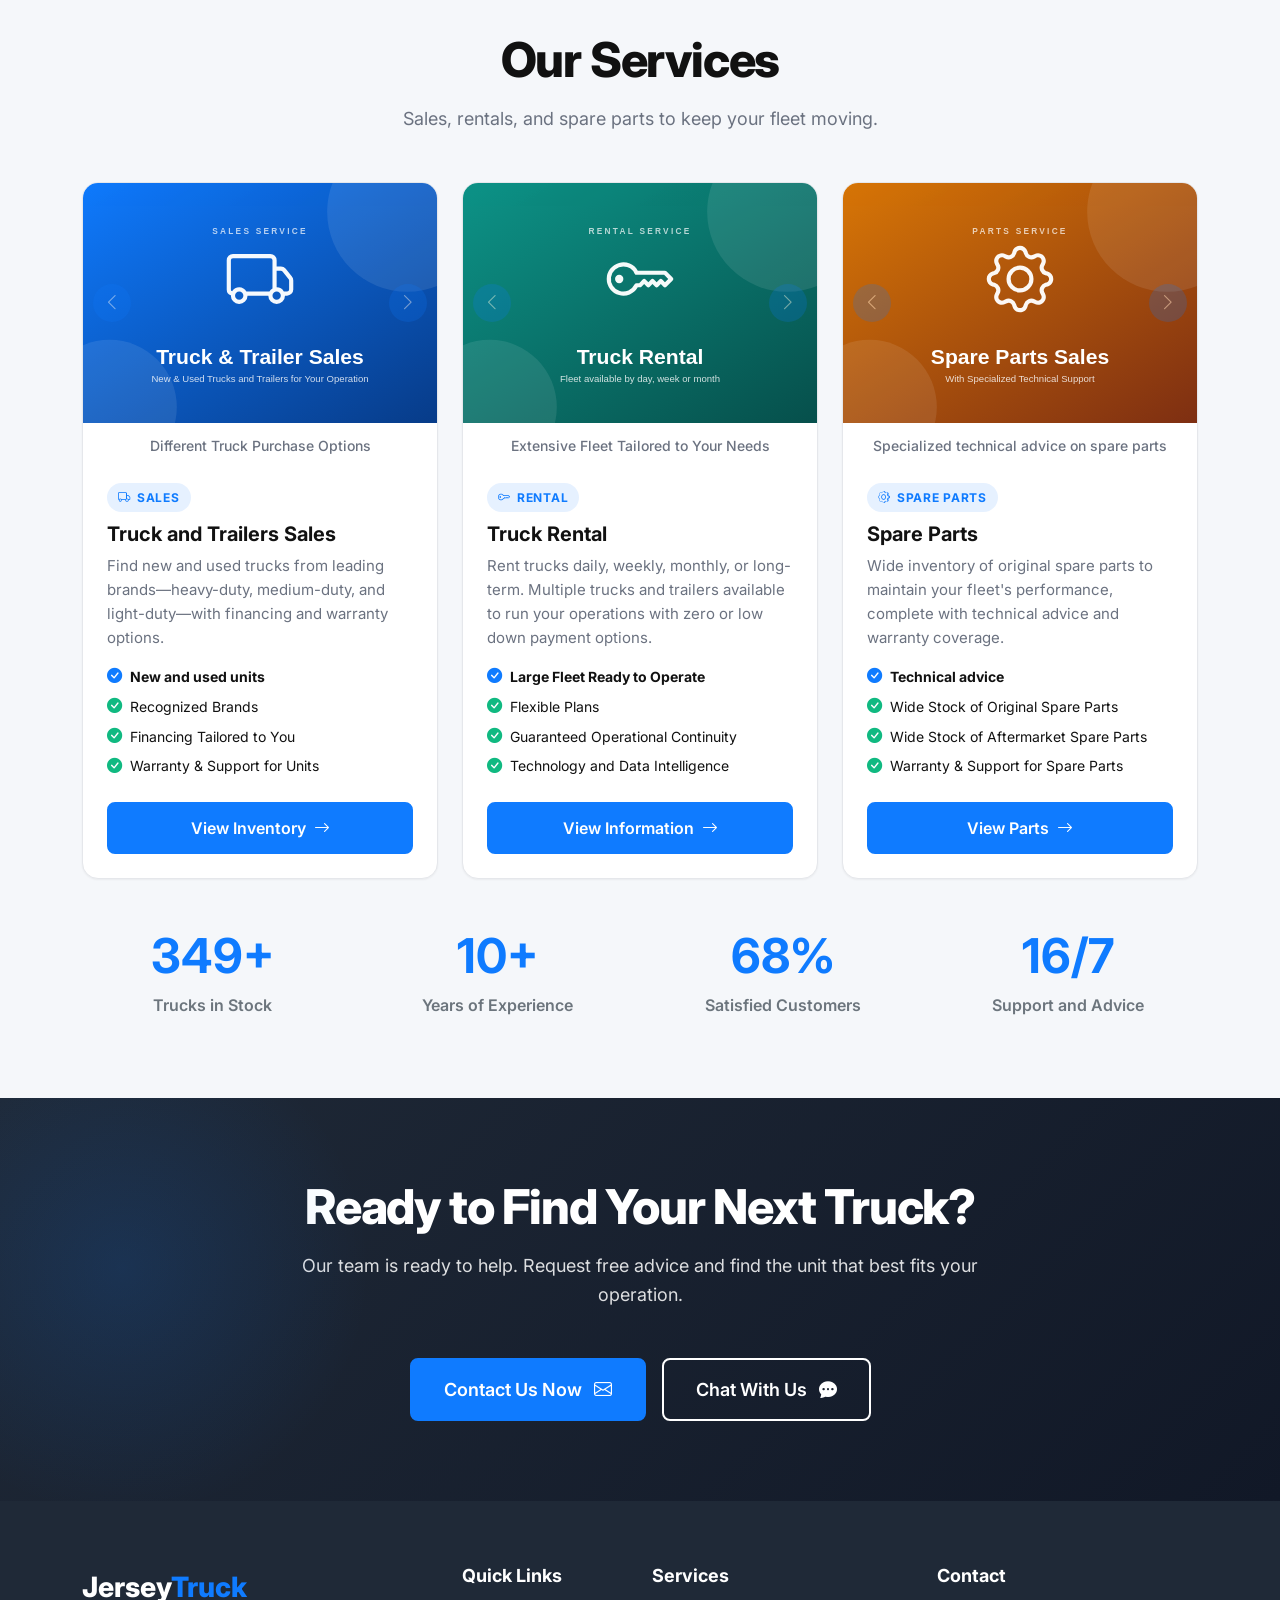
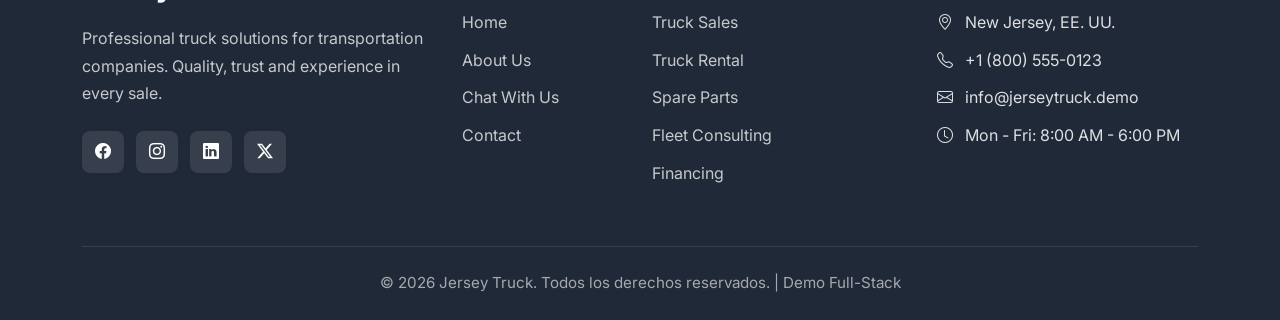
==== commit bb391bfe: "cambios en nombre" ====
--- a/index.html
+++ b/index.html
@@ -5,10 +5,10 @@
   <meta charset="UTF-8" />
   <meta name="viewport" content="width=device-width, initial-scale=1.0" />
   <meta name="description"
-    content="TruckFleet - Demo de sitio web para camiones. Inventario, venta y soluciones para flotas." />
+    content="Jersey Truck - Demo de sitio web para camiones. Inventario, venta y soluciones para flotas." />
   <meta name="keywords" content="camiones, trucks, tractocamiones, inventario camiones, venta camiones" />
-  <meta name="author" content="TruckFleet Demo" />
-  <title>TruckFleet | Inicio</title>
+  <meta name="author" content="Jersey Truck Demo" />
+  <title>Jersey Truck | Inicio</title>
 
   <!-- Idioma: aplica la preferencia antes de pintar para evitar parpadeos -->
   <script>
@@ -51,7 +51,7 @@
   <nav class="navbar navbar-expand-lg navbar-light fixed-top">
     <div class="container">
       <a class="navbar-brand" href="./index.html">
-        Truck<span>Fleet</span>
+        Jersey<span>Truck</span>
       </a>
       <button class="navbar-toggler" type="button" data-bs-toggle="collapse" data-bs-target="#navbarNav"
         aria-controls="navbarNav" aria-expanded="false" aria-label="Alternar navegación">
@@ -130,7 +130,7 @@
   <section class="section-padding">
     <div class="container">
       <div class="text-center">
-        <h2 class="section-title">¿Por Qué Elegir TruckFleet?</h2>
+        <h2 class="section-title">¿Por Qué Elegir Jersey Truck?</h2>
         <p class="section-subtitle">
           Nos enfocamos en ofrecer la mejor experiencia de compra, con
           transparencia, calidad y soporte post-venta.
@@ -475,7 +475,7 @@
     <div class="container">
       <div class="row g-4">
         <div class="col-lg-4 col-md-6">
-          <a class="footer-brand" href="./index.html">Truck<span>Fleet</span></a>
+          <a class="footer-brand" href="./index.html">Jersey<span>Truck</span></a>
           <p class="footer-text">
             Soluciones profesionales en camiones para empresas de transporte.
             Calidad, confianza y experiencia en cada venta.
@@ -518,13 +518,13 @@
           <h5 class="footer-title">Contacto</h5>
           <ul class="footer-links">
             <li>
-              <i class="bi bi-geo-alt me-2"></i> New York, EE. UU.
+              <i class="bi bi-geo-alt me-2"></i> New Jersey, EE. UU.
             </li>
             <li>
               <i class="bi bi-telephone me-2"></i> +1 (800) 555-0123
             </li>
             <li>
-              <i class="bi bi-envelope me-2"></i> info@truckfleet.demo
+              <i class="bi bi-envelope me-2"></i> info@jerseytruck.demo
             </li>
             <li>
               <i class="bi bi-clock me-2"></i> Lun - Vie: 8:00 AM - 6:00 PM
@@ -536,7 +536,7 @@
         <div class="row">
           <div class="col-md-12 text-center">
             <p class="copyright">
-              &copy; <span id="current-year"></span> TruckFleet. Todos los
+              &copy; <span id="current-year"></span> Jersey Truck. Todos los
               derechos reservados. | Demo Full-Stack
             </p>
           </div>
--- a/frontend/assets/css/styles.css
+++ b/frontend/assets/css/styles.css
@@ -1804,7 +1804,8 @@
   transition: var(--transition-base);
 }
 
-.detail-thumb img {
+.detail-thumb img,
+.detail-thumb video {
   display: block;
   width: 100%;
   height: 100%;
@@ -1833,6 +1834,21 @@
   font-weight: 600;
 }
 
+.detail-thumb-video-badge {
+  position: absolute;
+  left: 0.25rem;
+  top: 0.25rem;
+  padding: 0.1rem 0.4rem;
+  border-radius: 0.35rem;
+  background-color: rgba(220, 53, 69, 0.85);
+  color: var(--white);
+  font-size: 0.65rem;
+  font-weight: 700;
+  letter-spacing: 0.02em;
+  text-transform: uppercase;
+  pointer-events: none;
+}
+
 /* Pestañas */
 
 .detail-tabs {
